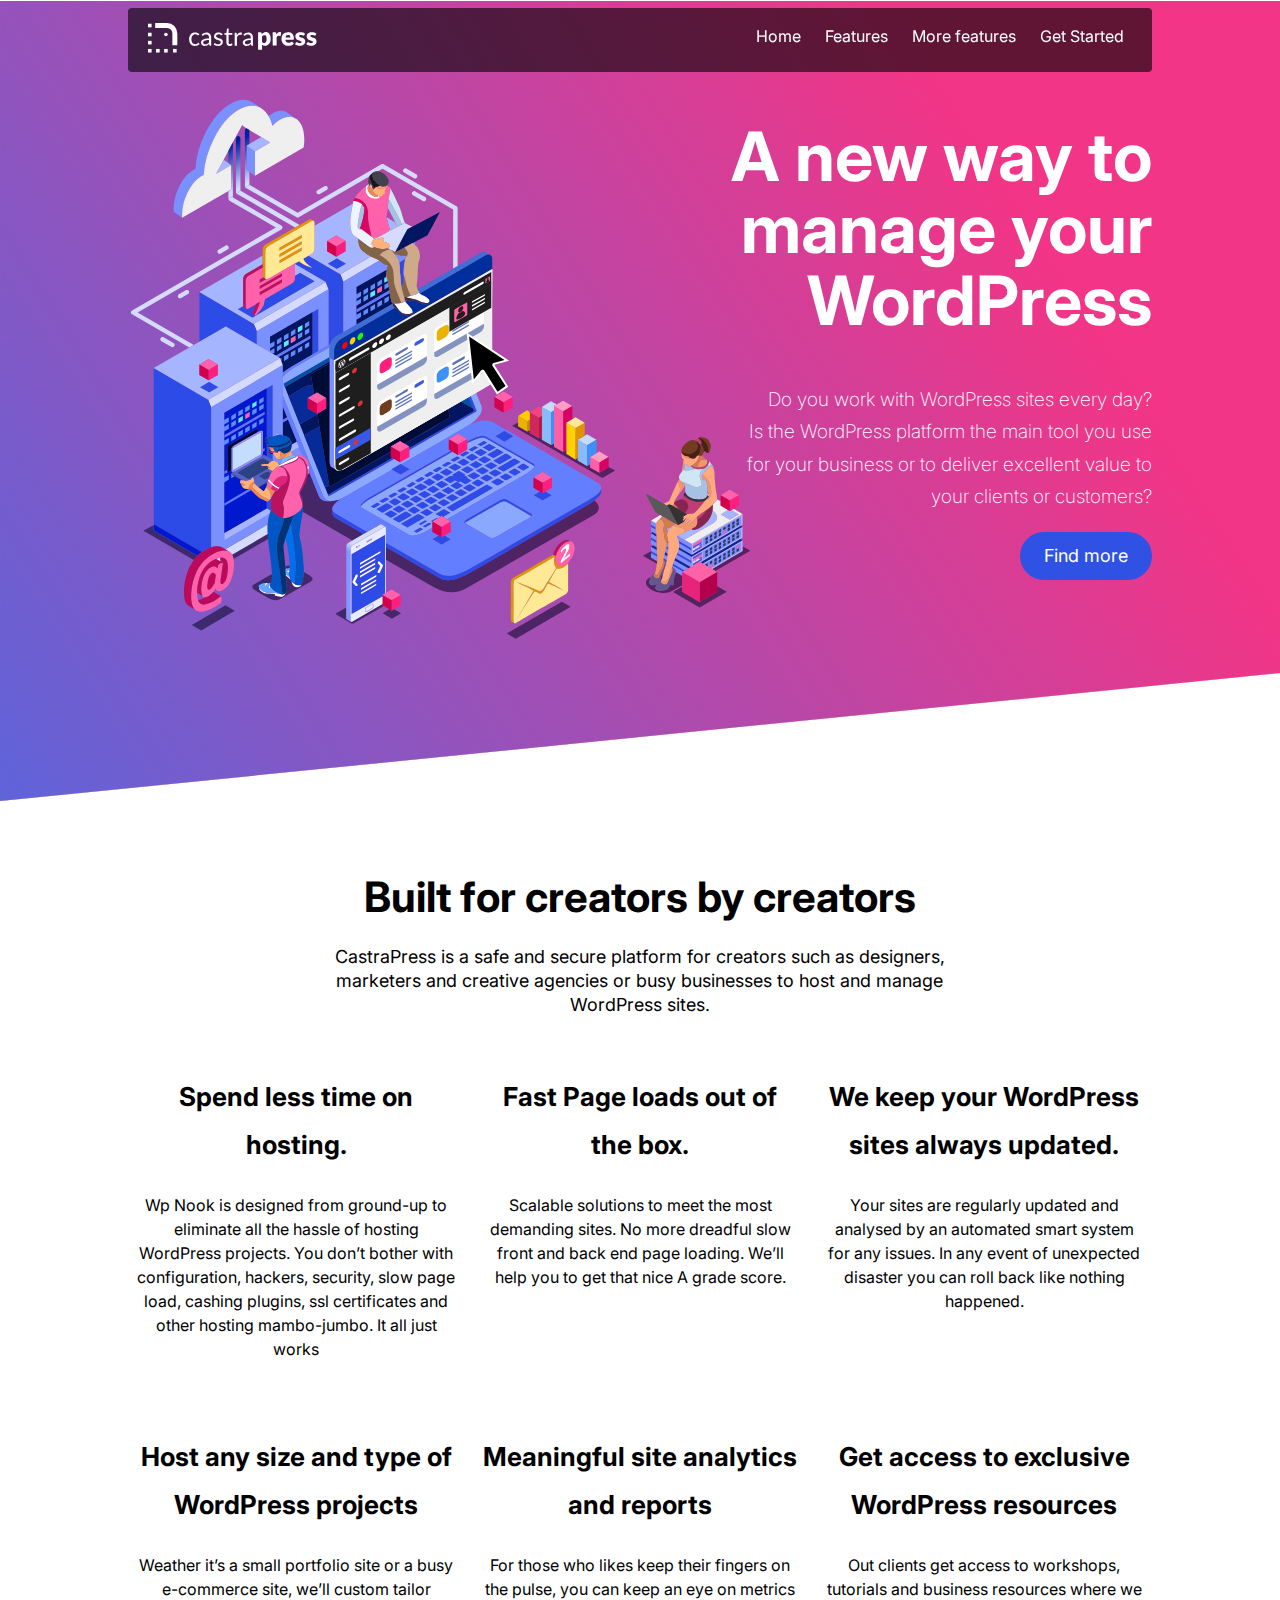
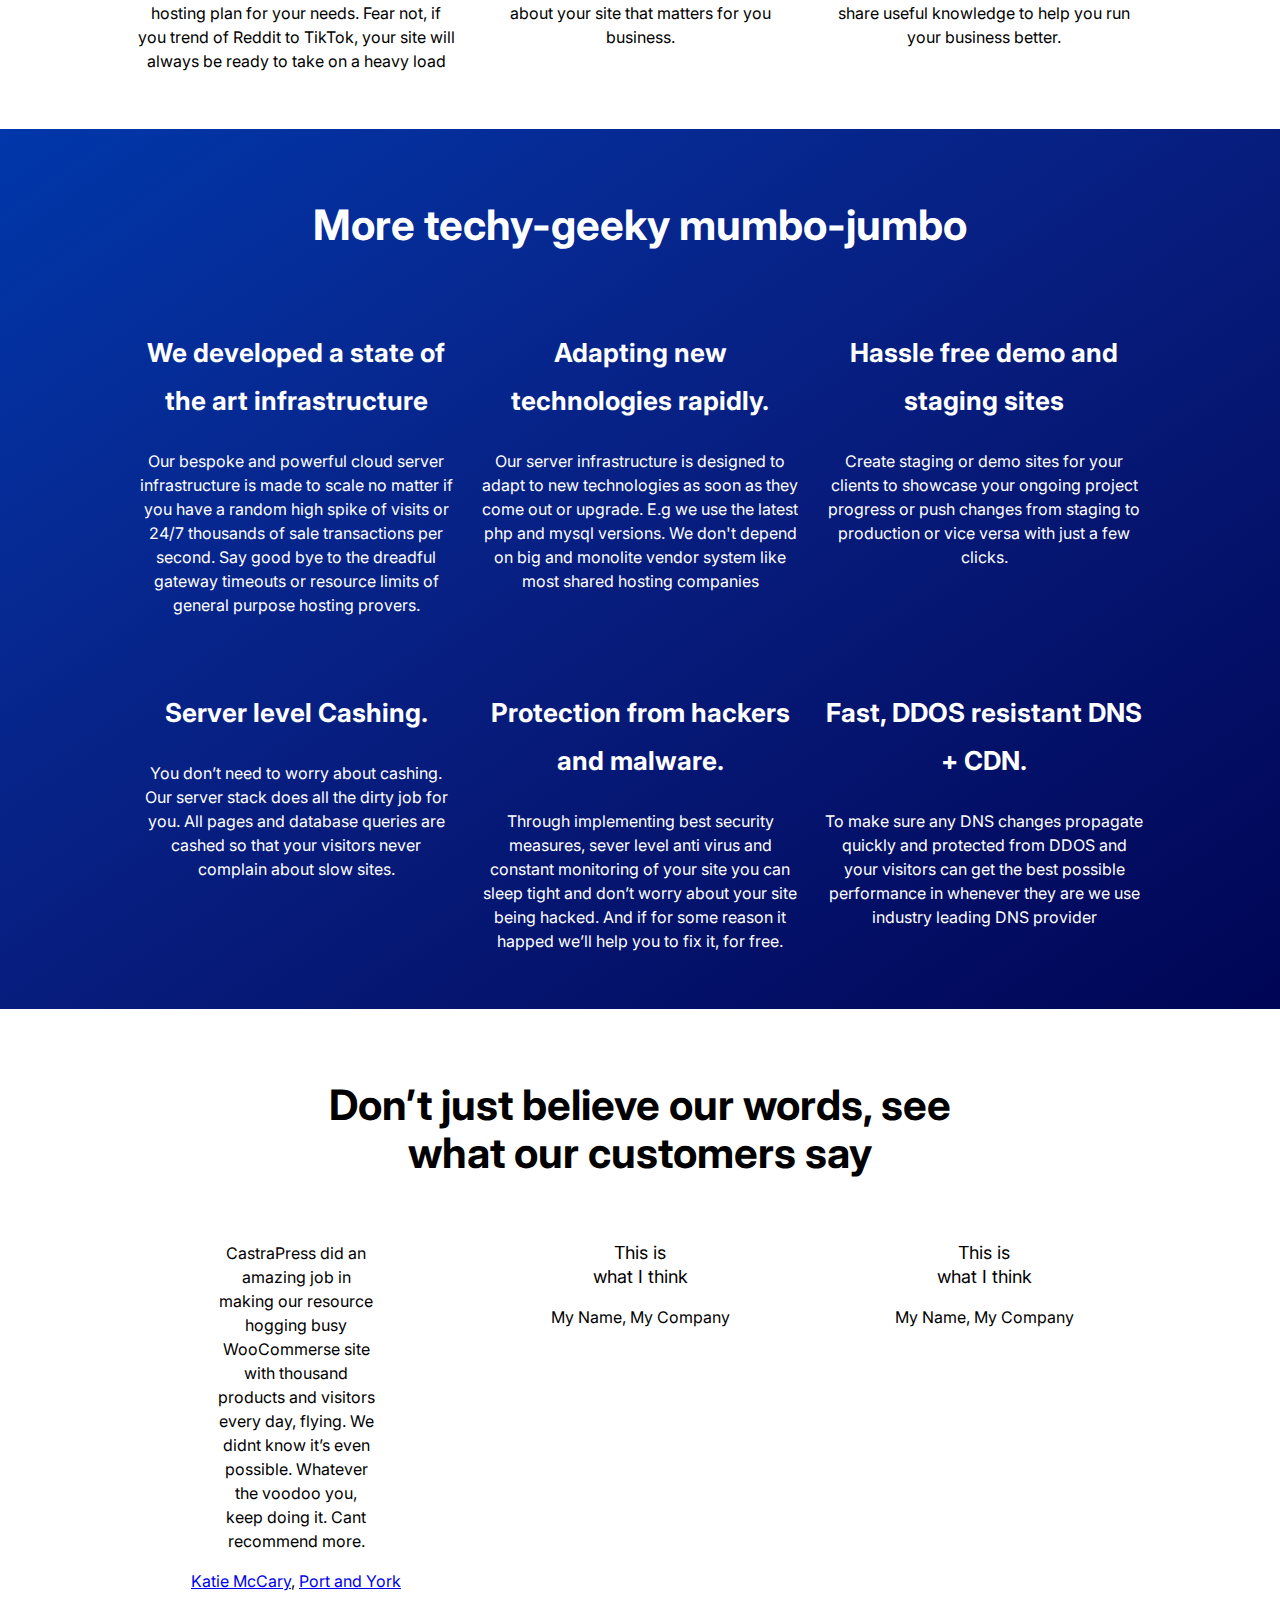
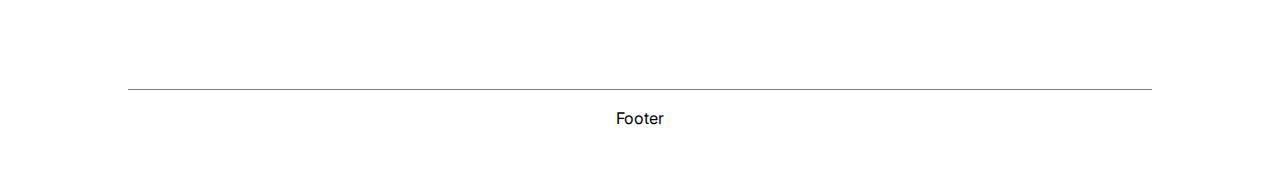
==== index.html @ 6b24e466 "added feature sections and a few minor tweaks" ====
<!doctype html>
<html class="no-js" lang="en-GB">

<head>
    <meta charset="utf-8">
    <meta name="viewport" content="width=device-width, initial-scale=1">
    <title>CastraPress | Specialised Wordpress Hosting for Creators</title>
    <link rel="stylesheet" href="css/style.css">
    <meta name="description"
        content="A safe and secure WordPress hosting solution for creators such as designers, marketers and creative agencies or busy businesses to host and manage WordPress sites.">

    <!-- Adding Open Graph meta tags, to allow social media platforms and apps pull nescessary data about the document and display it properly -->
    <meta property="og:title" content="CastraPress | Specialised Wordpress Hosting for Creators">
    <meta property="og:type" content="website">
    <meta property="og:url" content="">
    <!-- Add .thum.io thumbnail -->
    <meta property="og:image" content="">
    <meta property="og:image:alt" content="">

    <link rel="icon" href="/favicon.ico" sizes="any">
    <link rel="icon" href="/icon.svg" type="image/svg+xml">
    <link rel="apple-touch-icon" href="icon.png">

    <link rel="manifest" href="site.webmanifest">
    <meta name="theme-color" content="#fafafa">

    <!-- Adding Google fonts-->
    <link rel="preconnect" href="https://fonts.googleapis.com">
    <link rel="preconnect" href="https://fonts.gstatic.com" crossorigin>
    <link href="https://fonts.googleapis.com/css2?family=Inter:wght@100..900&display=swap" rel="stylesheet">
</head>

<body>

    <header>

        <nav>
            <a href="~/" title="CastraPress" class="logo">
                <img alt="CastraPress logo" src="images/branding/castrapress_logo.svg">
            </a>

            <!-- The hamburger menu for mobile navigation -->
            <label for="menu-toggle" tabindex="0">
                <div class="hamburger-line"></div>
                <div class="hamburger-line"></div>
                <div class="hamburger-line"></div>
            </label>
            <input id="menu-toggle" type="checkbox" />

            <!-- Main Navigation -->
            <ul>
                <li><a href="~/">Home</a></li>
                <li><a href="#features">Features</a></li>
                <li><a href="#more-features">More features</a></li>
                <li><a href="get-started.html">Get Started</a></li>
            </ul>
        </nav>

    </header>

    <section class="full-width " id="hero-banner">

        <div class="boxed-width hero-banner-content">

            <div class="hero-banner-usp-message">
                <h1 class="">A new way to manage your WordPress</h1>
                <p>
                    Do you work with WordPress sites every day?<br>
                    Is the WordPress platform the main tool you use for your business or to deliver excellent value to your clients or customers?
                </p>
                <!-- TODO: this button supposed to lead to a registration page. But I didn't have time to complete it, so instead it just leads visitor to the next section.  -->
                <a href="#features" class="button brand-blue">Find more</a>
            </div>

        </div>

    </section>

    <!-- Wrapped in main for semantic reasons and for feature layout expansions -->
    <main>

        <section id="features" class="boxed-width wrapper">
            <h2>Built for creators by creators</h2>
            <p>
                CastraPress is a safe and secure platform for creators such as designers, marketers and creative agencies or busy businesses to host and manage WordPress sites.
            </p>
            <div class="feature-list-container">
                <div>
                    <h3>Spend less time on hosting.</h3>
                    
                    Wp Nook is designed from ground-up to eliminate all the hassle of hosting WordPress projects. You don’t bother with configuration, hackers, security, slow page load, cashing plugins, ssl certificates and other hosting mambo-jumbo. It all just works
                </div>
                <div>
                    <h3>Fast Page loads out of the box.</h3>
                    Scalable solutions to meet the most demanding sites. No more dreadful slow front and back end page loading. We’ll help you to get that nice A grade score.
                </div>
                <div>
                    <h3>We keep your WordPress sites always updated.</h3>
                    Your sites are regularly updated and analysed by an automated smart system for any issues. In any event of unexpected disaster you can roll back like nothing happened.
                </div>
                <div>
                    <h3>Host any size and type of WordPress projects</h3>
                    Weather it’s a small portfolio site or a busy e-commerce site, we’ll custom tailor hosting plan for your needs. Fear not, if you trend of Reddit to TikTok, your site will always be ready to take on a heavy load 
                </div>
                <div>
                    <h3>Meaningful site analytics and reports</h3>
                    For those who likes keep their fingers on the pulse, you can keep an eye on metrics about your site that matters for you business.
                </div>
                <div>
                    <h3>Get access to exclusive WordPress resources</h3>
                    Out clients get access to workshops, tutorials and business resources where we share useful knowledge to help you run your business better.
                </div>
            </div>

        </section>


        <section id="more-features" class="full-width container-background">

            <h2>More techy-geeky mumbo-jumbo</h2>

            <div class="feature-list-container boxed-width">
                <div>
                    <h3>We developed a state of the art infrastructure</h3>
                    Our bespoke and powerful cloud server infrastructure is made to scale no matter if you have a random high spike of visits or 24/7 thousands of sale transactions per second. Say good bye to the dreadful gateway timeouts or resource limits of general purpose hosting provers.
                </div>
                <div>
                    <h3>Adapting new technologies rapidly.</h3>
                    Our server infrastructure is designed to adapt to new technologies as soon as they come out or upgrade. E.g we use the latest php and mysql versions. We don't depend on big and monolite vendor system like most shared hosting companies
                </div>
                <div>
                    <h3>Hassle free demo and staging sites</h3>
                    Create staging or demo sites for your clients to showcase your ongoing project progress or push changes from staging to production or vice versa with just a few clicks.
                </div>
                <div>
                    <h3>Server level Cashing.</h3>
                    You don’t need to worry about cashing. Our server stack does all the dirty job for you. All pages and database queries are cashed so that your visitors never complain about slow sites.

                </div>
                <div>
                    <h3>Protection from hackers and malware.</h3>
                    Through implementing best security measures, sever level anti virus and constant monitoring of your site you can sleep tight and don’t worry about your site being hacked. And if for some reason it happed we’ll help you to fix it, for free.
                </div>
                <div>
                    <h3>Fast, DDOS resistant DNS + CDN.</h3>
                    To make sure any DNS changes propagate quickly and protected from DDOS and your visitors can get the best possible performance in whenever they are we use industry leading DNS provider
                </div>
            </div>
        </section>

        <section id="testimonials" class="full-width">

            <h2>Don’t just believe our words, see what our customers say</h2>

            <div class="boxed-width">

                

                <figure>
                    <blockquote>
                            CastraPress did an amazing job in making our resource hogging busy WooCommerse site with thousand products and visitors every day, flying. We didnt know it’s even possible. Whatever the voodoo you, keep doing it. Cant recommend more.
                    </blockquote>
                    <figcaption><a href="https://www.linkedin.com/in/katie-mccary-20a21a38">Katie McCary</a>, <a href="https://porterandyork.com">Port and York</a></figcaption>
                </figure>

                <figure>
                    <blockquote>
                        <p>This is what I think</p>
                    </blockquote>
                    <figcaption>My Name, My Company</figcaption>
                </figure>

                <figure>
                    <blockquote>
                        <p>This is what I think</p>
                    </blockquote>
                    <figcaption>My Name, My Company</figcaption>
                </figure>

            </div>

        </section>

    </main>

    <footer>
        <p>Footer</p>
    </footer>

    <script src="js/script.js"></script>    
</body>

</html>
---- css/style.css ----
/*  1.0 Normolise default styling across all browsers. Only used nescessary styles. Taken and adopted from modern-normolised.css https://github.com/sindresorhus/modern-normalize/blob/main/modern-normalize.css and HTML 5 boilerplate https://github.com/h5bp/main.css/blob/main/src/_base.css */
*,
::before,
::after {
	box-sizing: border-box; /* Use a better box model (opinionated). */
}
html {
	-webkit-text-size-adjust: 100%; /* 2. Prevent adjustments of font size after orientation changes in iOS. */
}
body {
	margin: 0; /* Remove the margin in all browsers. */
}
b, strong {
	font-weight: bolder;
}
/* Add the correct font size in all browsers. */
small {
	font-size: 80%;
}
/*
1. Change the font styles in all browsers.
2. Remove the margin in Firefox and Safari. 
*/
button, input, optgroup, select, textarea {
	font-family: inherit; /* 1 */
	font-size: 100%; /* 1 */
	line-height: 1.15; /* 1 */
	margin: 0; /* 2 */
}
/* Remove the inheritance of text transform in Edge and Firefox. */
button, select {
	text-transform: none;
}
/* Correct the inability to style clickable types in iOS and Safari. */
button, [type='button'], [type='reset'], [type='submit'] {
	-webkit-appearance: button;
}
/* Remove default fieldset styles. */
fieldset {
 	border: 0;
	margin: 0;
	padding: 0;
}
/* Remove the inner border and padding in Firefox. */
::-moz-focus-inner {
	border-style: none;
	padding: 0;
}
/* Restore the focus styles unset by the previous rule. */
:-moz-focusring {
	outline: 1px dotted ButtonText;
}
/* Allow only vertical resizing of textareas. */
textarea {
	resize: vertical;
}
/* Remove the gap between audio, canvas, iframes, images, videos and the bottom of their containers: https://github.com/h5bp/html5-boilerplate/issues/440 */
 audio,canvas, iframe, img, svg, video {
    vertical-align: middle;
 }

 /* TYPOGRAPHY with 8px grid system*/

 /* Defining baseline values */
html {
    font-size: 16px;
    line-height: 24px;
 }

 body, p, h1, h2, h3, h4, h5 {
	font-family: "Inter", sans-serif;
	font-optical-sizing: auto;
	font-style: normal;
	font-variation-settings: "slnt" 0;
  }

  h1, .h1 {
	font-size: 4.25em; /* 68px */
	line-height: 1.05882353em; /* 72px */
	margin-top: 0.35294118em;
	margin-bottom: 0.70588236em;
  }
  h2, .h2 {
	font-size: 2.625em; /* 42px */
	line-height: 1.14285714em;  /* 48px */
	margin-top: 0.57142857em;
	margin-bottom: 0.57142857em;
  }
  h3, .h3 {
	font-size: 1.625em; /* 26px */
	line-height: 1.84615385em; /* 48px */
	margin-top: 0.92307692em;
	margin-bottom: 0em;
  }
  h4, .h4 {
	font-size: 1em; 
	line-height: 1.5em; 
	margin-top: 1.5em;
	margin-bottom: 0em;
  }
  h5 {
	font-size: 1em;
	line-height: 1.5em;
	margin-top: 1.5em;
	margin-bottom: 0em;
  }


/*

  GLOBALS

*/
/*
 * Hide visually and from screen readers
 */

 .hidden,[hidden] {
	display: none !important;
 }

.visually-hidden {
	position: absolute;
    left: -100vw;
}

.full-width {
	width:100%;
}
.boxed-width {
	max-width:1024px;
}
.full-width, .boxed-width {

	margin-right: auto;
	margin-left: auto;
}

/*   Colours   */
:root {
	--brand-transparent-black: rgba(0,0,0,0.6);
	--brand-transparent-less-black: rgba(0,0,0,0.8);
	--mobile-nav-deviders: rgba(255, 255, 255, 0.5);
	--brand-red: #be3144;
	--brand-blue: rgb(48, 82, 228);
	--brand-gray: #303841;

	& .brand-blue {
		background-color: var(--brand-blue);
	}
}


/* UI Elements */
button, .button {
	display: inline-block;
	padding: 12px 24px;
	text-decoration: none;
	color: white;
	font-size: 18px;
	border-radius: 24px;
	font-weight: 400;

}

button:hover, .button:hover {
	transform: translateY(-1px);
	box-shadow: 0 7px 14px rgba(50, 50, 93, 0.1), 0 3px 6px rgba(0, 0, 0, 0.08)
}


/*////

   LAYOUT 
   General layout sctructure

*/

/* Header and Navigation */

header { 
    height: 64px;
	max-width: 1024px;
	margin: 8px auto 24px;
	padding: 0 16px;
    background-color: var(--brand-transparent-black);
	border-radius: 4px;
	position: sticky;
	top:0;
	transition: top 900ms linear;
	z-index: 999;

    /* Top navigation*/
    & nav, ul {
        display: flex;
		justify-content: space-between;
		align-items: center;
    }

	/* header logo */
	& .logo {
		display: inline-block;
		width: 175px;
		align-self: left;
		text-decoration: none;
		color: white;
	
	}
	& .logo img {
		width: 100%;
	
	}

	/* Styling menu */
    & li {
        margin: 0 4px;
        list-style: none;
    }
	& li a {
        color: white;
		text-decoration: none;
		padding: 8px;

	}


}

/*  
	5.3 - MOBILE NAVIGATION

    Employing css magic for collapsable mobile menu 
*/

/* Hiding toggle chekbox */
nav input[type='checkbox'], nav label {
	display: none;
}

@media (max-width: 576px) {
	
	/* Stlying the menu icon, the checkbox stays hidden */
	nav label {
		text-align: right;
		display: block;
		padding: 0.5em;
		line-height: 1.6em;
		align-self: center;
		cursor: pointer;
	
	
		& span.hamburger-line {
			display: block;
		}
	}

	header {
		padding:0;
		margin:0;
		position: relative;
		background-color: var(--brand-transparent-less-black);
	}

	.logo {
		margin-left:16px;
	}
    nav {
        flex-direction: row;
        flex-wrap: wrap;
        margin-left: 0;
        margin-right: 0;
    }
    /* Because we are in mobile mode, we want to display it as a
       vertical list */
    nav ul {
        display: block;
        width: 100%;
        flex-basis: 100%;
		margin-block: 10px;
		padding-inline-start: 0;
		border-block-start: 1px solid var(--mobile-nav-deviders);
		background-color: var(--brand-transparent-less-black);;
		
		
		& li {
        	margin-bottom: 0;
        	width: 100%;
        	text-align: right;
        	padding: 0.5em;

			& a {
				padding: 16px;
				inline-size: 100%;
				display: inline-block;
				font-size: 1.1em;
			}
		}
		
		& > *:not(:last-child) {
			border-bottom:1px solid var(--mobile-nav-deviders);
		}
    }
	

	input[type='checkbox']:not(:checked)+ul {
		display: none;
	}


	/* Designing CSS-only hamburger icon */

.hamburger-line {
	width: 32px;
	height: 2px;
	background-color: white;
	margin: 8px 0;
	transition: 0.4s;
  }

  /* #toggle:checked label .hamburger-line:first-child, .hamburger-line:first-child:hover	 {
	transform: translate(0, 11px) rotate(-45deg);
	background-color: red;
  } */

}



#hero-banner {

	height: 800px;
	width: 100%;
	margin-top:-95px;
	padding-top: 95px;
	background: #f23586 url(../images/hero-banner-bg.svg) no-repeat center center / cover ;
	z-index: 1; /* to make sure it's behind of all page elements. */
	/* I'd have added svg bg to the body and pushed it top center,
	   however I needed to be able to create a slanted bottom of the hero-banner 
	   and you need a box for that */

	/* slanted bottom of hero banner */
	clip-path: polygon( 
		0 0,
		100% 0,
		100% calc(100% - 10vw),
		0 100%
		);

	& .hero-banner-content {
		background: url(../images/hero-banner-image.svg) no-repeat left top / 625px;

		overflow: hidden;
		height: 650px;


		& .hero-banner-usp-message {
			max-width: 500px;
			text-align: right;
			float: right;
			color: white;

			& h1 {

			}
			& p {
				font-size: 19px;
				font-weight: 200;
				line-height: 1.7em;
				padding-inline-start: 81px;

			}
		}
	} 
	
}

@media (max-width: 576px) { 

	.hero-banner-content {
		background-image: none !important;
		max-width: 100%;
		float: none;
		padding: 64px 24px 0;
	}

}

/*  CONTENT SECTIONS */

main section {
	text-align: center;
	padding-top: 48px;
	padding-bottom: 48px;
}
main section p {
	max-width: 60%;
	margin: 0 auto;
	font-size: 18px;
	line-height: 24px;
}

.feature-list-container, #testimonials div {
    display: grid;
	grid-template-columns: repeat(3, 1fr);
	gap: 24px;
	width: 100%;
	padding: 0.5rem;
	margin: 0 auto;
	text-align: center;;


    & div {
        height: auto;
		margin-top: 24px;;
    }

	& div h3 {
		margin-bottom: 24px;
    }
}

main .container-background {

	background-image: linear-gradient(to right bottom, #0037aa, #062a94, #071d7e, #041169, #000555);
	color: white;
}

@media (max-width: 576px) { 

.feature-list-container, #testimonials div {
    grid-template-columns: repeat(2, 1fr);
}

}

@media (max-width: 500px) { 

	.feature-list-container, #testimonials div {
		grid-template-columns: repeat(1, 1fr);
	}
	
}


/* TESTIMONIALS */

#testimonials {

	& h2 {
		display: inline-block;
		width:700px;
	}

	& figure {

	}
}

/* ALL THINGS FOOTER */
footer {

	border-top: 1px solid grey;
	height: 64px;
	width: 1024px;
	margin:24px auto;

    & p {
        text-align: center;
    }
}

/* * {
    outline: 1px solid red;
  } */
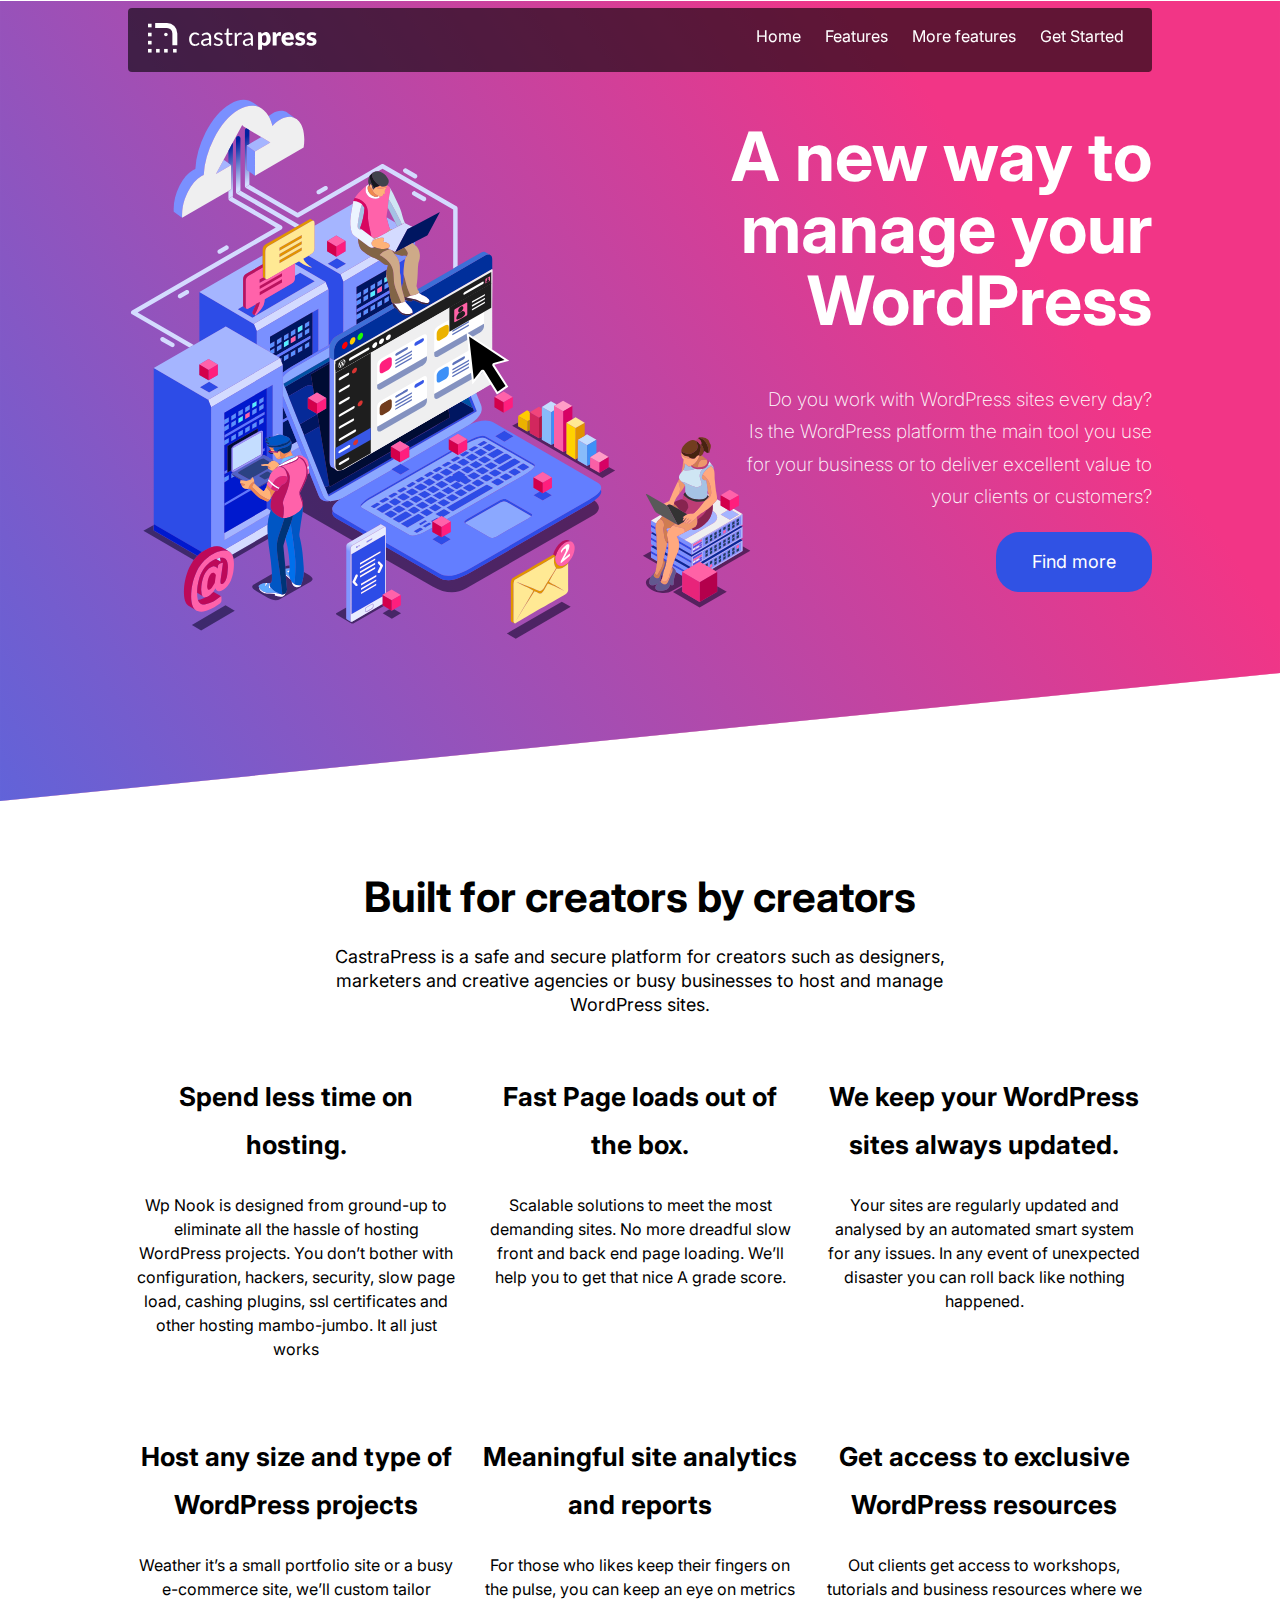
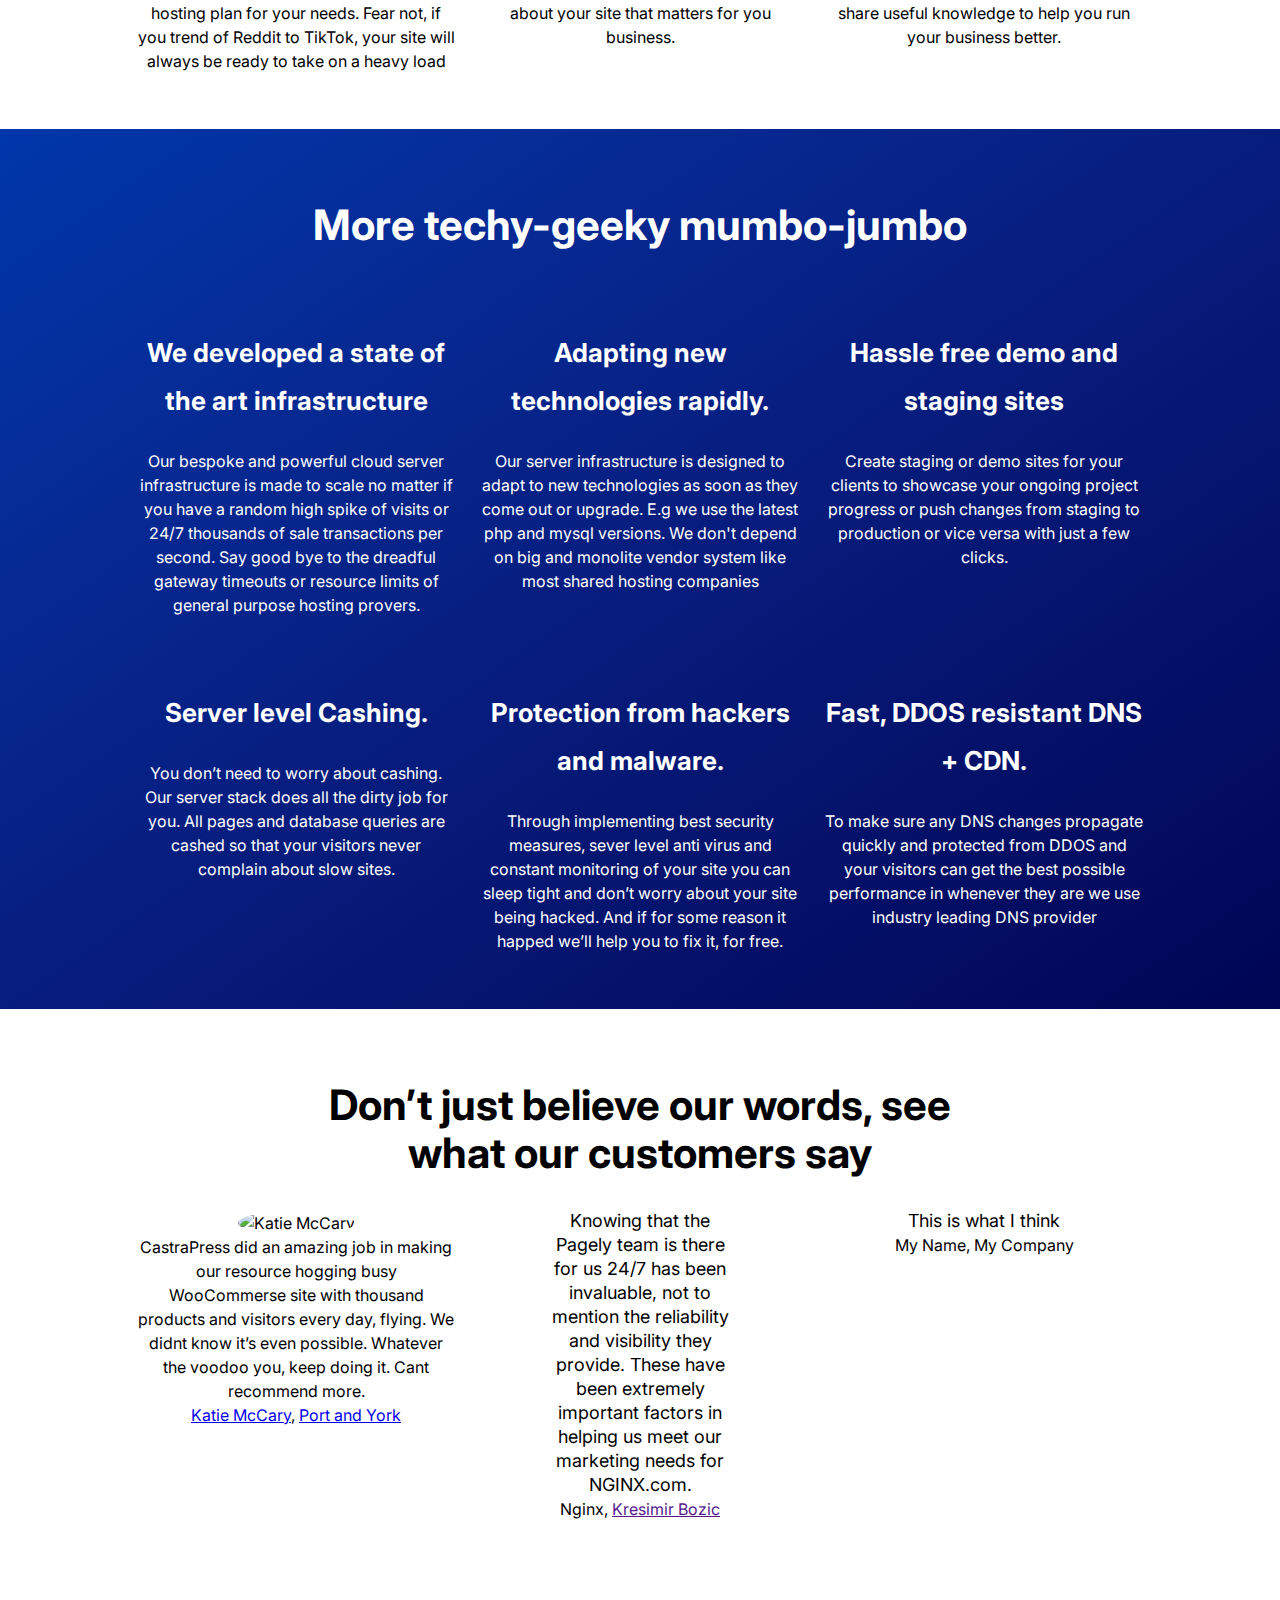
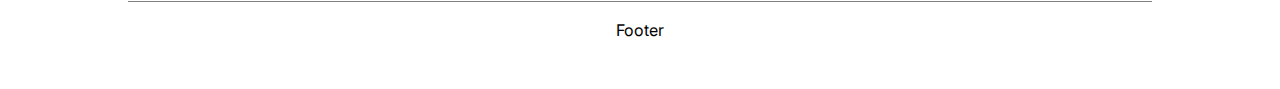
==== commit a569527a: "converted colours into more advanced oklch encoding" ====
--- a/index.html
+++ b/index.html
@@ -157,6 +157,7 @@
                 
 
                 <figure>
+                    <img src="https://media.licdn.com/dms/image/C5603AQE5qoepRdDJyQ/profile-displayphoto-shrink_800_800/0/1516784947382?e=1723680000&v=beta&t=AbXxtMHCRGmEkneWpFM2lkxFa3WV5eIN1hkxa0GvL_8" alt="Katie McCary">
                     <blockquote>
                             CastraPress did an amazing job in making our resource hogging busy WooCommerse site with thousand products and visitors every day, flying. We didnt know it’s even possible. Whatever the voodoo you, keep doing it. Cant recommend more.
                     </blockquote>
@@ -165,9 +166,9 @@
 
                 <figure>
                     <blockquote>
-                        <p>This is what I think</p>
+                        <p>Knowing that the Pagely team is there for us 24/7 has been invaluable, not to mention the reliability and visibility they provide. These have been extremely important factors in helping us meet our marketing needs for NGINX.com.</p>
                     </blockquote>
-                    <figcaption>My Name, My Company</figcaption>
+                    <figcaption>Nginx, <a href="">Kresimir Bozic</a></figcaption>
                 </figure>
 
                 <figure>
--- a/css/style.css
+++ b/css/style.css
@@ -36,8 +36,8 @@
 button, [type='button'], [type='reset'], [type='submit'] {
 	-webkit-appearance: button;
 }
-/* Remove default fieldset styles. */
-fieldset {
+/* Remove default fieldset, blockquote & figure styles. */
+fieldset, figure, blockquote {
  	border: 0;
 	margin: 0;
 	padding: 0;
@@ -139,12 +139,13 @@
 
 /*   Colours   */
 :root {
-	--brand-transparent-black: rgba(0,0,0,0.6);
-	--brand-transparent-less-black: rgba(0,0,0,0.8);
-	--mobile-nav-deviders: rgba(255, 255, 255, 0.5);
-	--brand-red: #be3144;
-	--brand-blue: rgb(48, 82, 228);
-	--brand-gray: #303841;
+	--brand-transparent-black: oklch(0% 0 0 / 60%);
+	--brand-transparent-less-black: oklch(0% 0 0 / 80%);
+	--mobile-nav-deviders: oklch(100% 0 0 / 50%);
+	--brand-red: oklch(53.58% 0.177 18.34);
+	--brand-blue: oklch(51.24% 0.223 267.27);
+	--brand-blueHSL: hsl(228.64 77% 54%);
+	--brand-gray: oklch(33.69% 0.019 251.46);
 
 	& .brand-blue {
 		background-color: var(--brand-blue);
@@ -155,7 +156,7 @@
 /* UI Elements */
 button, .button {
 	display: inline-block;
-	padding: 12px 24px;
+	padding: 1em 2em;
 	text-decoration: none;
 	color: white;
 	font-size: 18px;
@@ -165,10 +166,14 @@
 }
 
 button:hover, .button:hover {
-	transform: translateY(-1px);
-	box-shadow: 0 7px 14px rgba(50, 50, 93, 0.1), 0 3px 6px rgba(0, 0, 0, 0.08)
-}
-
+	box-shadow: 0 7px 14px rgba(50, 50, 93, 0.1), 0 3px 6px rgba(0, 0, 0, 0.08);
+	background: hsl( from var(--brand-blueHSL) h calc(s + 20%) l);
+
+}
+button:active, .button:active {
+	transform: translateY(1px);
+	box-shadow: none;
+}
 
 /*////
 
@@ -454,7 +459,15 @@
 
 	& figure {
 
-	}
+
+
+
+		& img {
+			border-radius: 50%;
+		}
+
+	}
+
 }
 
 /* ALL THINGS FOOTER */
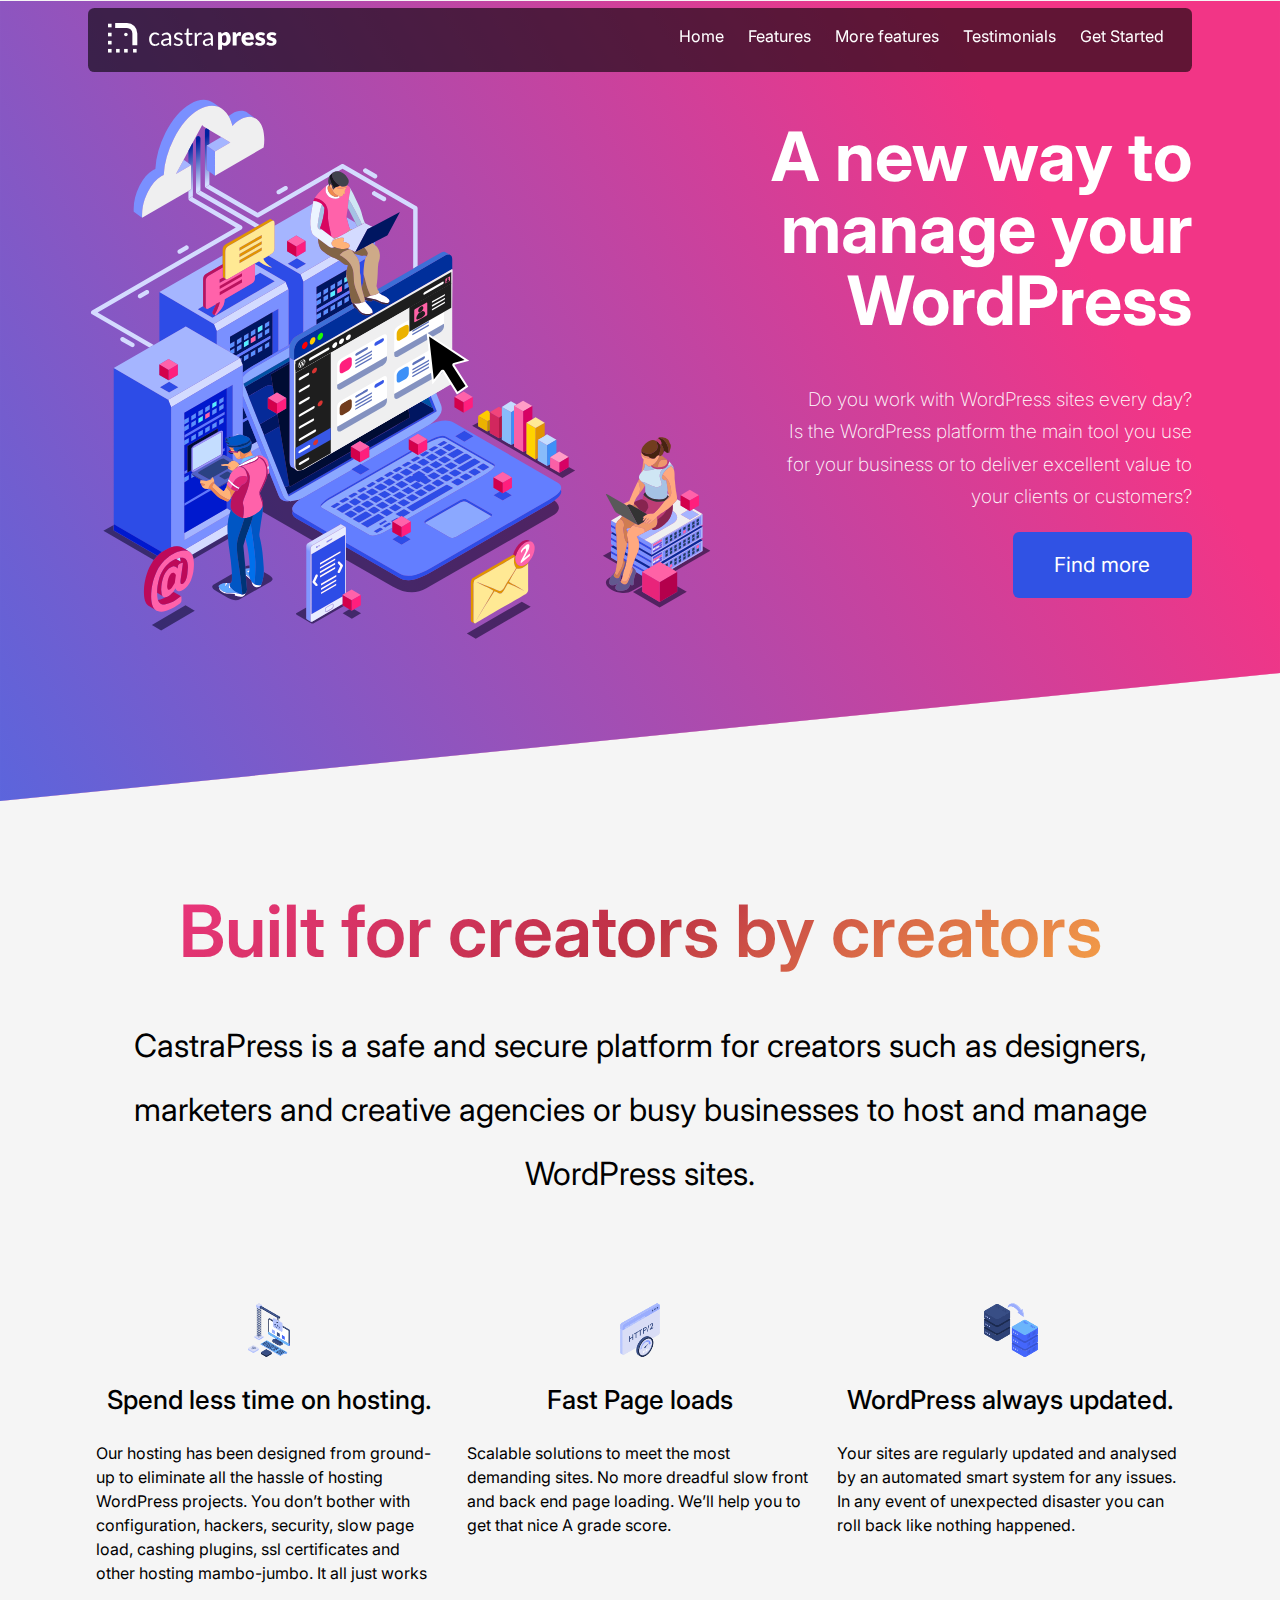
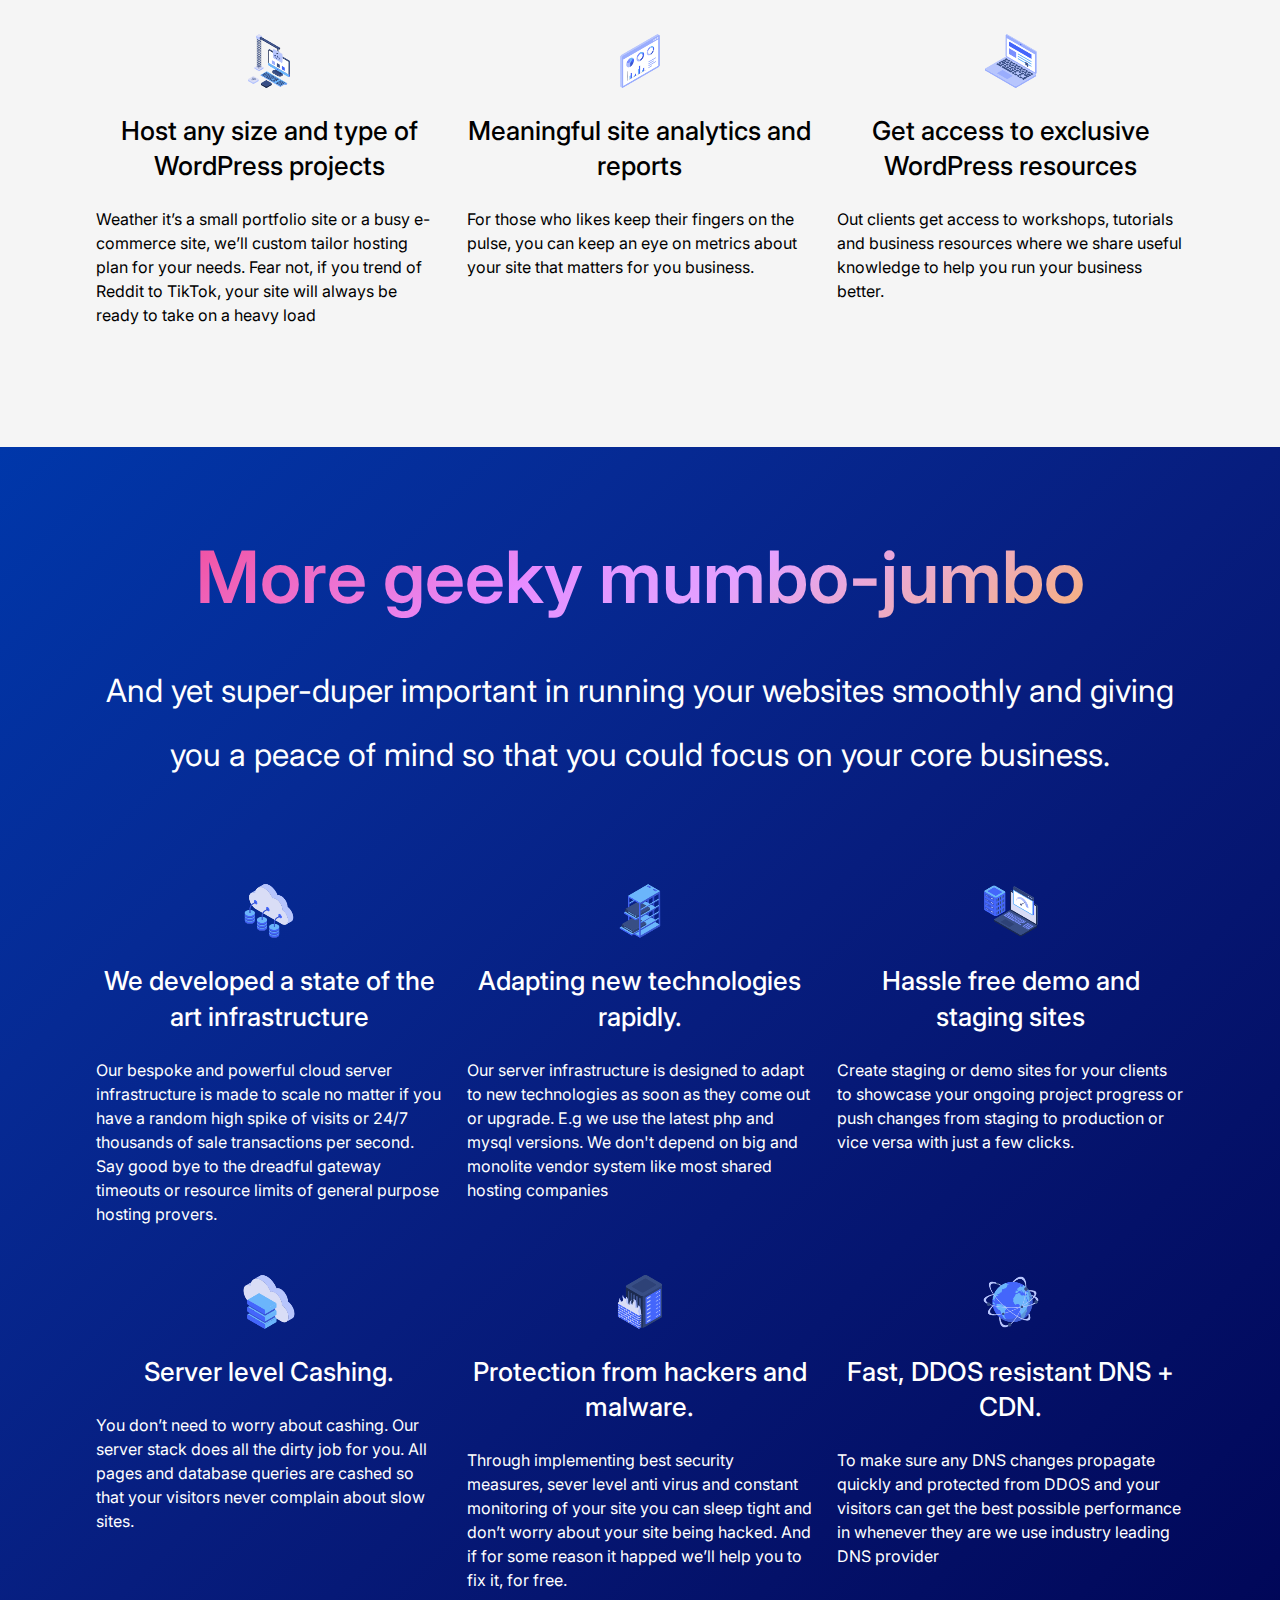
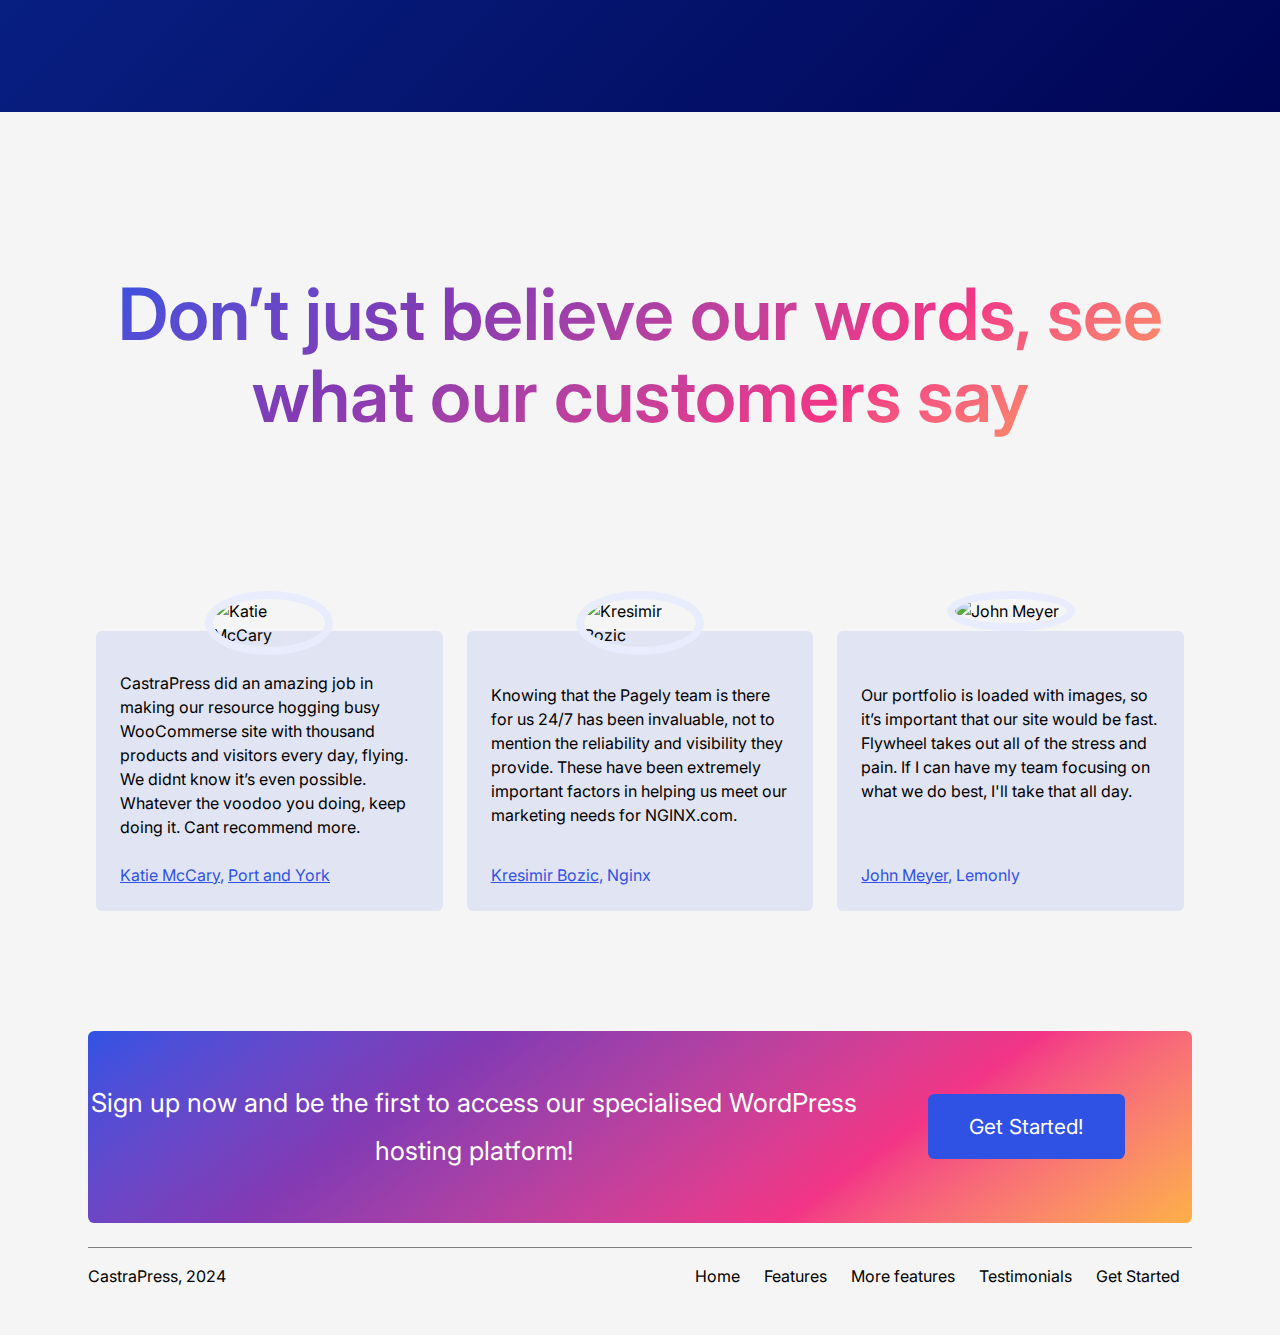
==== commit e2f2442c: "polishing mobile version" ====
--- a/index.html
+++ b/index.html
@@ -52,6 +52,7 @@
                 <li><a href="~/">Home</a></li>
                 <li><a href="#features">Features</a></li>
                 <li><a href="#more-features">More features</a></li>
+                <li><a href="#testimonials">Testimonials</a></li>
                 <li><a href="get-started.html">Get Started</a></li>
             </ul>
         </nav>
@@ -80,33 +81,48 @@
     <main>
 
         <section id="features" class="boxed-width wrapper">
-            <h2>Built for creators by creators</h2>
-            <p>
-                CastraPress is a safe and secure platform for creators such as designers, marketers and creative agencies or busy businesses to host and manage WordPress sites.
-            </p>
+
+            <div class="section-heading">
+                <h2>Built for creators by creators</h2>
+                <p>
+                    CastraPress is a safe and secure platform for creators such as designers, marketers and creative agencies or busy businesses to host and manage WordPress sites.
+                </p>
+            </div>
+
             <div class="feature-list-container">
                 <div>
+
+                    <i class="features-icon icon-designed-from-groundup"></i>
                     <h3>Spend less time on hosting.</h3>
-                    
-                    Wp Nook is designed from ground-up to eliminate all the hassle of hosting WordPress projects. You don’t bother with configuration, hackers, security, slow page load, cashing plugins, ssl certificates and other hosting mambo-jumbo. It all just works
-                </div>
-                <div>
-                    <h3>Fast Page loads out of the box.</h3>
+                    Our hosting has been designed from ground-up to eliminate all the hassle of hosting WordPress projects. You don’t bother with configuration, hackers, security, slow page load, cashing plugins, ssl certificates and other hosting mambo-jumbo. It all just works
+                </div>
+                <div>
+
+                    <i class="features-icon icon-page-load"></i>
+                    <h3>Fast Page loads</h3>
                     Scalable solutions to meet the most demanding sites. No more dreadful slow front and back end page loading. We’ll help you to get that nice A grade score.
                 </div>
                 <div>
-                    <h3>We keep your WordPress sites always updated.</h3>
+
+                    <i class="features-icon icon-always-updated"></i>
+                    <h3>WordPress always updated.</h3>
                     Your sites are regularly updated and analysed by an automated smart system for any issues. In any event of unexpected disaster you can roll back like nothing happened.
                 </div>
                 <div>
+
+                    <i class="features-icon icon-any-size-project"></i>
                     <h3>Host any size and type of WordPress projects</h3>
                     Weather it’s a small portfolio site or a busy e-commerce site, we’ll custom tailor hosting plan for your needs. Fear not, if you trend of Reddit to TikTok, your site will always be ready to take on a heavy load 
                 </div>
                 <div>
+
+                    <i class="features-icon icon-reports"></i>
                     <h3>Meaningful site analytics and reports</h3>
                     For those who likes keep their fingers on the pulse, you can keep an eye on metrics about your site that matters for you business.
                 </div>
                 <div>
+
+                    <i class="features-icon icon-resources"></i>
                     <h3>Get access to exclusive WordPress resources</h3>
                     Out clients get access to workshops, tutorials and business resources where we share useful knowledge to help you run your business better.
                 </div>
@@ -117,75 +133,122 @@
 
         <section id="more-features" class="full-width container-background">
 
-            <h2>More techy-geeky mumbo-jumbo</h2>
+            <div class="section-heading boxed-width">
+
+                <h2>More geeky mumbo-jumbo</h2>
+                <p>
+                    And yet super-duper important in running your websites smoothly and giving you a peace of mind so that you could focus on your core business.
+                </p>
+
+            </div>
 
             <div class="feature-list-container boxed-width">
                 <div>
+
+                    <i class="features-icon icon-cloud-infrastructure"></i>
                     <h3>We developed a state of the art infrastructure</h3>
                     Our bespoke and powerful cloud server infrastructure is made to scale no matter if you have a random high spike of visits or 24/7 thousands of sale transactions per second. Say good bye to the dreadful gateway timeouts or resource limits of general purpose hosting provers.
                 </div>
                 <div>
+
+                    <i class="features-icon icon-tech-stach-upgrade"></i>
                     <h3>Adapting new technologies rapidly.</h3>
                     Our server infrastructure is designed to adapt to new technologies as soon as they come out or upgrade. E.g we use the latest php and mysql versions. We don't depend on big and monolite vendor system like most shared hosting companies
                 </div>
                 <div>
+
+                    <i class="features-icon icon-demo-sites"></i>
                     <h3>Hassle free demo and staging sites</h3>
                     Create staging or demo sites for your clients to showcase your ongoing project progress or push changes from staging to production or vice versa with just a few clicks.
                 </div>
                 <div>
+
+                    <i class="features-icon icon-site-cashing"></i>
                     <h3>Server level Cashing.</h3>
                     You don’t need to worry about cashing. Our server stack does all the dirty job for you. All pages and database queries are cashed so that your visitors never complain about slow sites.
 
                 </div>
                 <div>
+
+                    <i class="features-icon icon-firewall"></i>
                     <h3>Protection from hackers and malware.</h3>
                     Through implementing best security measures, sever level anti virus and constant monitoring of your site you can sleep tight and don’t worry about your site being hacked. And if for some reason it happed we’ll help you to fix it, for free.
                 </div>
                 <div>
+
+                    <i class="features-icon icon-dns-cdn"></i>
                     <h3>Fast, DDOS resistant DNS + CDN.</h3>
                     To make sure any DNS changes propagate quickly and protected from DDOS and your visitors can get the best possible performance in whenever they are we use industry leading DNS provider
                 </div>
             </div>
         </section>
 
-        <section id="testimonials" class="full-width">
-
-            <h2>Don’t just believe our words, see what our customers say</h2>
+        <section id="testimonials" class="boxed-width">
+
+            <div class="section-heading">
+
+                <h2>Don’t just believe our words, see what our customers say</h2>
+
+            </div>
 
             <div class="boxed-width">
-
-                
 
                 <figure>
                     <img src="https://media.licdn.com/dms/image/C5603AQE5qoepRdDJyQ/profile-displayphoto-shrink_800_800/0/1516784947382?e=1723680000&v=beta&t=AbXxtMHCRGmEkneWpFM2lkxFa3WV5eIN1hkxa0GvL_8" alt="Katie McCary">
                     <blockquote>
-                            CastraPress did an amazing job in making our resource hogging busy WooCommerse site with thousand products and visitors every day, flying. We didnt know it’s even possible. Whatever the voodoo you, keep doing it. Cant recommend more.
+                            CastraPress did an amazing job in making our resource hogging busy WooCommerse site with thousand products and visitors every day, flying. We didnt know it’s even possible. Whatever the voodoo you doing, keep doing it. Cant recommend more.
                     </blockquote>
                     <figcaption><a href="https://www.linkedin.com/in/katie-mccary-20a21a38">Katie McCary</a>, <a href="https://porterandyork.com">Port and York</a></figcaption>
                 </figure>
 
                 <figure>
+                    <img src="https://media.licdn.com/dms/image/C4E03AQG4Ur-K0DOolg/profile-displayphoto-shrink_800_800/0/1582125414741?e=1723680000&v=beta&t=diRJsOVMMfdZsdaP4oDUQYxNkR3sNfS95L00LQkMwAs" alt="Kresimir Bozic">
                     <blockquote>
-                        <p>Knowing that the Pagely team is there for us 24/7 has been invaluable, not to mention the reliability and visibility they provide. These have been extremely important factors in helping us meet our marketing needs for NGINX.com.</p>
+                        Knowing that the Pagely team is there for us 24/7 has been invaluable, not to mention the reliability and visibility they provide. These have been extremely important factors in helping us meet our marketing needs for NGINX.com.
                     </blockquote>
-                    <figcaption>Nginx, <a href="">Kresimir Bozic</a></figcaption>
+                    <figcaption><a href="https://www.linkedin.com/in/kresimir-bozic-32a930/">Kresimir Bozic</a>, Nginx</figcaption>
                 </figure>
 
                 <figure>
+                    <img src="https://media.licdn.com/dms/image/C5603AQE2A0QwaS621Q/profile-displayphoto-shrink_800_800/0/1645544681720?e=1723680000&v=beta&t=gsB4pgk8ZFWQY3rLt7_vVE-FoormHx5YuiGy7wilT9g" alt="John Meyer">
                     <blockquote>
-                        <p>This is what I think</p>
+                        Our portfolio is loaded with images, so it’s important that our site would be fast. Flywheel takes out all of the stress and pain. If I can have my team focusing on what we do best, I'll take that all day.
                     </blockquote>
-                    <figcaption>My Name, My Company</figcaption>
+                    <figcaption><a href="https://www.linkedin.com/in/kresimir-bozic-32a930/">John Meyer</a>, Lemonly</figcaption>
                 </figure>
 
             </div>
 
         </section>
 
+        <section class="cta-inline-block boxed-width">
+            <div class="cta-text h3">Sign up now and be the first to access our specialised WordPress hosting platform!</div>
+            <div class="cta-button">
+                <a href="get-started.html" class="button brand-blue">Get Started!</a>
+            </div>
+        </section>
+
     </main>
 
-    <footer>
-        <p>Footer</p>
+    <footer class="boxed-width">
+
+        <nav>
+
+            <div class="copyright">
+                <p>CastraPress, 2024</p>
+            </div>
+
+            <div class="footer-nav">
+                <ul>
+                    <li><a href="~/">Home</a></li>
+                    <li><a href="#features">Features</a></li>
+                    <li><a href="#more-features">More features</a></li>
+                    <li><a href="#testimonials">Testimonials</a></li>
+                    <li><a href="get-started.html">Get Started</a></li>
+                </ul>
+            </div>
+        </nav>
+
     </footer>
 
     <script src="js/script.js"></script>    
--- a/css/style.css
+++ b/css/style.css
@@ -116,7 +116,7 @@
  * Hide visually and from screen readers
  */
 
- .hidden,[hidden] {
+.hidden,[hidden] {
 	display: none !important;
  }
 
@@ -129,7 +129,7 @@
 	width:100%;
 }
 .boxed-width {
-	max-width:1024px;
+	max-width:1104px;
 }
 .full-width, .boxed-width {
 
@@ -137,19 +137,58 @@
 	margin-left: auto;
 }
 
-/*   Colours   */
+@media (max-width: 576px) {
+
+	.boxed-width {
+
+		padding: 0 24px;
+		width: 100%;
+	}
+
+	.boxed-width:not(#more-features.full-width) {
+
+		/* margin-inline-start: 16px;
+		margin-inline-end: 16px; */
+	}
+
+}
+
+
+
+/* GLOBAL VARIABLES */
+
 :root {
+	
+	/*   COLOUR Variables 
+	 *   In LCH encoding to have access to the LAB colour spectrum and be able to manipulate colour variations better 
+	 */
 	--brand-transparent-black: oklch(0% 0 0 / 60%);
 	--brand-transparent-less-black: oklch(0% 0 0 / 80%);
 	--mobile-nav-deviders: oklch(100% 0 0 / 50%);
 	--brand-red: oklch(53.58% 0.177 18.34);
+	--brand-pink: oklch(64.4% 0.229 0.64);
 	--brand-blue: oklch(51.24% 0.223 267.27);
+	--brand-blueLight: oklch(92.35% 0.031 275.31);
+	--brand-transaparent-blue: ;
 	--brand-blueHSL: hsl(228.64 77% 54%);
 	--brand-gray: oklch(33.69% 0.019 251.46);
 
+	/* Gradients */
+	--brand-cta-gradient: linear-gradient(144deg, var(--brand-blue) 0%, oklch(50.42% 0.188 308.56) 30%, var(--brand-pink) 70%, oklch(81.19% 0.148 71.76) 100%);
+	--brand-heading-gradient: linear-gradient(144deg, var(--brand-pink) 0%, var(--brand-red) 50%, oklch(81.19% 0.148 71.76) 100%);
+	--brand-heading-gradient-2: linear-gradient(144deg, var(--brand-pink) 0%, oklch(80.42% 0.188 308.56) 50%, oklch(81.19% 0.148 71.76) 100%);
+
+
+
+	/* Box dimensions */	
+	--brand-border-radius: .4rem; /* in rems to make sure they scale nicely with font size increse */
+
+
 	& .brand-blue {
 		background-color: var(--brand-blue);
 	}
+
+
 }
 
 
@@ -159,14 +198,14 @@
 	padding: 1em 2em;
 	text-decoration: none;
 	color: white;
-	font-size: 18px;
-	border-radius: 24px;
+	font-size: 1.3em;
+	border-radius: var(--brand-border-radius);
 	font-weight: 400;
 
 }
 
 button:hover, .button:hover {
-	box-shadow: 0 7px 14px rgba(50, 50, 93, 0.1), 0 3px 6px rgba(0, 0, 0, 0.08);
+	box-shadow: 0 7px 14px oklch(33.96% 0.074 281.7 / 10%), 0 3px 6px oklch(0% 0 0 / 8%);
 	background: hsl( from var(--brand-blueHSL) h calc(s + 20%) l);
 
 }
@@ -182,15 +221,23 @@
 
 */
 
+html { /* to make scrolling smoother */
+	scroll-behavior: smooth !important; 
+ }
+
+body {
+	background-color: oklch(97% 0 0);
+}
+
 /* Header and Navigation */
 
 header { 
     height: 64px;
-	max-width: 1024px;
+	max-width: 1104px;
 	margin: 8px auto 24px;
 	padding: 0 16px;
     background-color: var(--brand-transparent-black);
-	border-radius: 4px;
+	border-radius: var(--brand-border-radius);
 	position: sticky;
 	top:0;
 	transition: top 900ms linear;
@@ -242,6 +289,7 @@
 nav input[type='checkbox'], nav label {
 	display: none;
 }
+
 
 @media (max-width: 576px) {
 	
@@ -263,8 +311,9 @@
 	header {
 		padding:0;
 		margin:0;
-		position: relative;
+		position: sticky;
 		background-color: var(--brand-transparent-less-black);
+		border-radius: 0;
 	}
 
 	.logo {
@@ -338,7 +387,7 @@
 	width: 100%;
 	margin-top:-95px;
 	padding-top: 95px;
-	background: #f23586 url(../images/hero-banner-bg.svg) no-repeat center center / cover ;
+	background: var(--brand-pink) url(../images/hero-banner-bg.svg) no-repeat center center / cover ;
 	z-index: 1; /* to make sure it's behind of all page elements. */
 	/* I'd have added svg bg to the body and pushed it top center,
 	   however I needed to be able to create a slanted bottom of the hero-banner 
@@ -365,9 +414,6 @@
 			float: right;
 			color: white;
 
-			& h1 {
-
-			}
 			& p {
 				font-size: 19px;
 				font-weight: 200;
@@ -387,6 +433,35 @@
 		max-width: 100%;
 		float: none;
 		padding: 64px 24px 0;
+
+		& .hero-banner-usp-message {
+
+			max-width: 100%;
+
+
+			& h1 {
+				font-size: 3.25em;
+			}
+
+			& p {
+				padding-inline-start: 0 !important;
+			}
+		}
+	}
+
+}
+
+#header-container {
+
+	background-color: var(--brand-blue);
+	margin-top:-95px;
+	padding-top: 95px;
+
+	& #header-title {
+		text-align: center;
+		padding: 64px 64px 72px;
+		color: white;
+
 	}
 
 }
@@ -398,12 +473,41 @@
 	padding-top: 48px;
 	padding-bottom: 48px;
 }
+
 main section p {
-	max-width: 60%;
 	margin: 0 auto;
-	font-size: 18px;
-	line-height: 24px;
-}
+	font-size: 2em;
+	line-height: 2em;
+}
+
+@media (max-width: 576px) { 
+
+	
+	main section p {
+		line-height: 1.6em;
+	}
+}
+
+.section-heading {
+
+	& h2 {
+		font-size: 4.5em;
+		font-weight: 600;
+		text-align: center;
+
+		
+		background-image: var(--brand-heading-gradient);
+   		color: transparent;
+   		background-clip: text;
+   		-webkit-background-clip: text;
+		
+		
+	}
+}
+#more-features .section-heading h2 {
+	background-image: var(--brand-heading-gradient-2);
+}
+
 
 .feature-list-container, #testimonials div {
     display: grid;
@@ -411,8 +515,8 @@
 	gap: 24px;
 	width: 100%;
 	padding: 0.5rem;
-	margin: 0 auto;
-	text-align: center;;
+	margin: 64px auto;
+	text-align: initial;
 
 
     & div {
@@ -420,10 +524,80 @@
 		margin-top: 24px;;
     }
 
+	& div i.features-icon {
+		width: 56px;
+		height: 56px;
+		display: block;
+		margin: 0 auto;
+	}
+
 	& div h3 {
+		font-weight: 500;
 		margin-bottom: 24px;
-    }
-}
+		text-align: center;
+		line-height: 1.35em;
+    }
+}
+
+@media (max-width: 576px) { 
+	.feature-list-container, #testimonials div {
+		grid-template-columns: repeat(1, 1fr);
+		padding-left:0;
+		padding-right: 0;
+	}
+
+}
+
+/* Styling feature icons with sprite */
+.features-icon {
+	background: url(/images/icons/feature-icons-sprite.png) no-repeat top left;
+}
+
+.icon-designed-from-groundup {
+    background-position: 0 0;
+}
+.icon-page-load {
+    background-position: -56px 0;
+}
+.icon-always-updated {
+    background-position: -112px 0;
+}
+.icon-any-size {
+    background-position: -168px 0;
+}
+.icon-reports {
+    background-position: -224px 0;
+}
+.icon-resources {
+    background-position: -280px 0;
+}
+.icon-cloud-infrastructure {
+    background-position: -336px 0;
+}
+.icon-tech-stach-upgrade {
+    background-position: -392px 0;
+}
+.icon-demo-sites {
+    background-position: -448px 0;
+}
+.icon-site-cashing {
+    background-position: -504px 0;
+}
+.icon-firewall {
+    background-position: -560px 0;
+}
+.icon-dns-cdn {
+    background-position: -616px 0;
+}
+    
+/* @media (-webkit-min-device-pixel-ratio: 2), (min-resolution: 192dpi) {
+    .features-icon {
+        background: url('icons-retina.png') no-repeat top left;
+        background-size: 672px 56px;
+    }
+} */
+
+
 
 main .container-background {
 
@@ -452,22 +626,112 @@
 
 #testimonials {
 
+	& .section-heading {
+		display: block;
+	}
+
 	& h2 {
-		display: inline-block;
-		width:700px;
-	}
-
-	& figure {
-
-
+		background-image: var(--brand-cta-gradient);
+	}
+
+	& figure {	
+		display: flex;
+		flex-direction: column;
+		align-items: center;
+		justify-content: space-between;
+
+		background: oklch( from var(--brand-blue) l c h  / 0.1);
+		padding: 24px;
+		margin-top:72px;
+		border-radius: var(--brand-border-radius);
 
 
 		& img {
 			border-radius: 50%;
-		}
-
-	}
-
+			outline: 8px solid hsl( from var(--brand-blueHSL) h s 95%);
+			width: 112px;
+			margin-top: -56px;
+		}
+
+		& blockquote {
+			margin: 24px 0;
+		}
+
+		& figcaption, figcaption a  {
+			color:var(--brand-blue);
+			align-self: flex-start;
+		}
+
+	}
+
+}
+
+/* Call To Action */
+
+.cta-inline-block {
+
+	display: table;
+	border-radius: var(--brand-border-radius);
+	background: rgb(131,58,180);
+	background: var(--brand-cta-gradient);
+
+
+	& div {
+		display: table-cell;
+		vertical-align: middle;
+	}
+
+	.cta-text {
+		width: 70%;
+		color: white;
+	}
+	.cta-button {
+		width: 30%;
+	}
+
+}
+@media (max-width: 576px) { 
+	.cta-inline-block {
+
+		border-radius:0;
+
+		& div {
+			display: block;
+			padding: 16px;
+		}
+
+		.cta-text.h3{
+			font-size: 1.7em;
+			margin-bottom: 24px;
+			width: 100%;
+		}
+		.cta-button {
+			width: 100%;
+		}
+	}
+	.cta-inline-block.boxed-width {
+		margin-inline-start: 0 !important;
+		margin-inline-end: 0 !important;
+	}
+}
+
+
+
+/* CONTACT FORM */
+
+#contact-form {
+
+	& .card-container {
+
+		width: 50%;
+		margin: 0 auto;
+		padding: 24px;
+
+		background-color: red;
+
+		border-radius: var(--brand-border-radius);
+		box-shadow: 0 0 6px -3px #e7e7e7;
+	}
 }
 
 /* ALL THINGS FOOTER */
@@ -475,14 +739,42 @@
 
 	border-top: 1px solid grey;
 	height: 64px;
-	width: 1024px;
 	margin:24px auto;
 
     & p {
         text-align: center;
     }
-}
-
-/* * {
-    outline: 1px solid red;
-  } */+	& nav, ul {
+        display: flex;
+		justify-content: space-between;
+		align-items: center;
+
+		& li {
+			margin: 0 4px;
+			list-style: none;
+		}
+		& li a {
+			color: inherit;
+			text-decoration: none;
+			padding: 8px;
+	
+		}
+    }
+}
+@media (max-width: 576px) {
+	footer {
+
+		nav {
+			display: block;
+
+			& .copyright p {
+				text-align: center;
+			}
+
+			& .footer-nav {
+				display: none;
+			}
+		}
+	}
+}
+
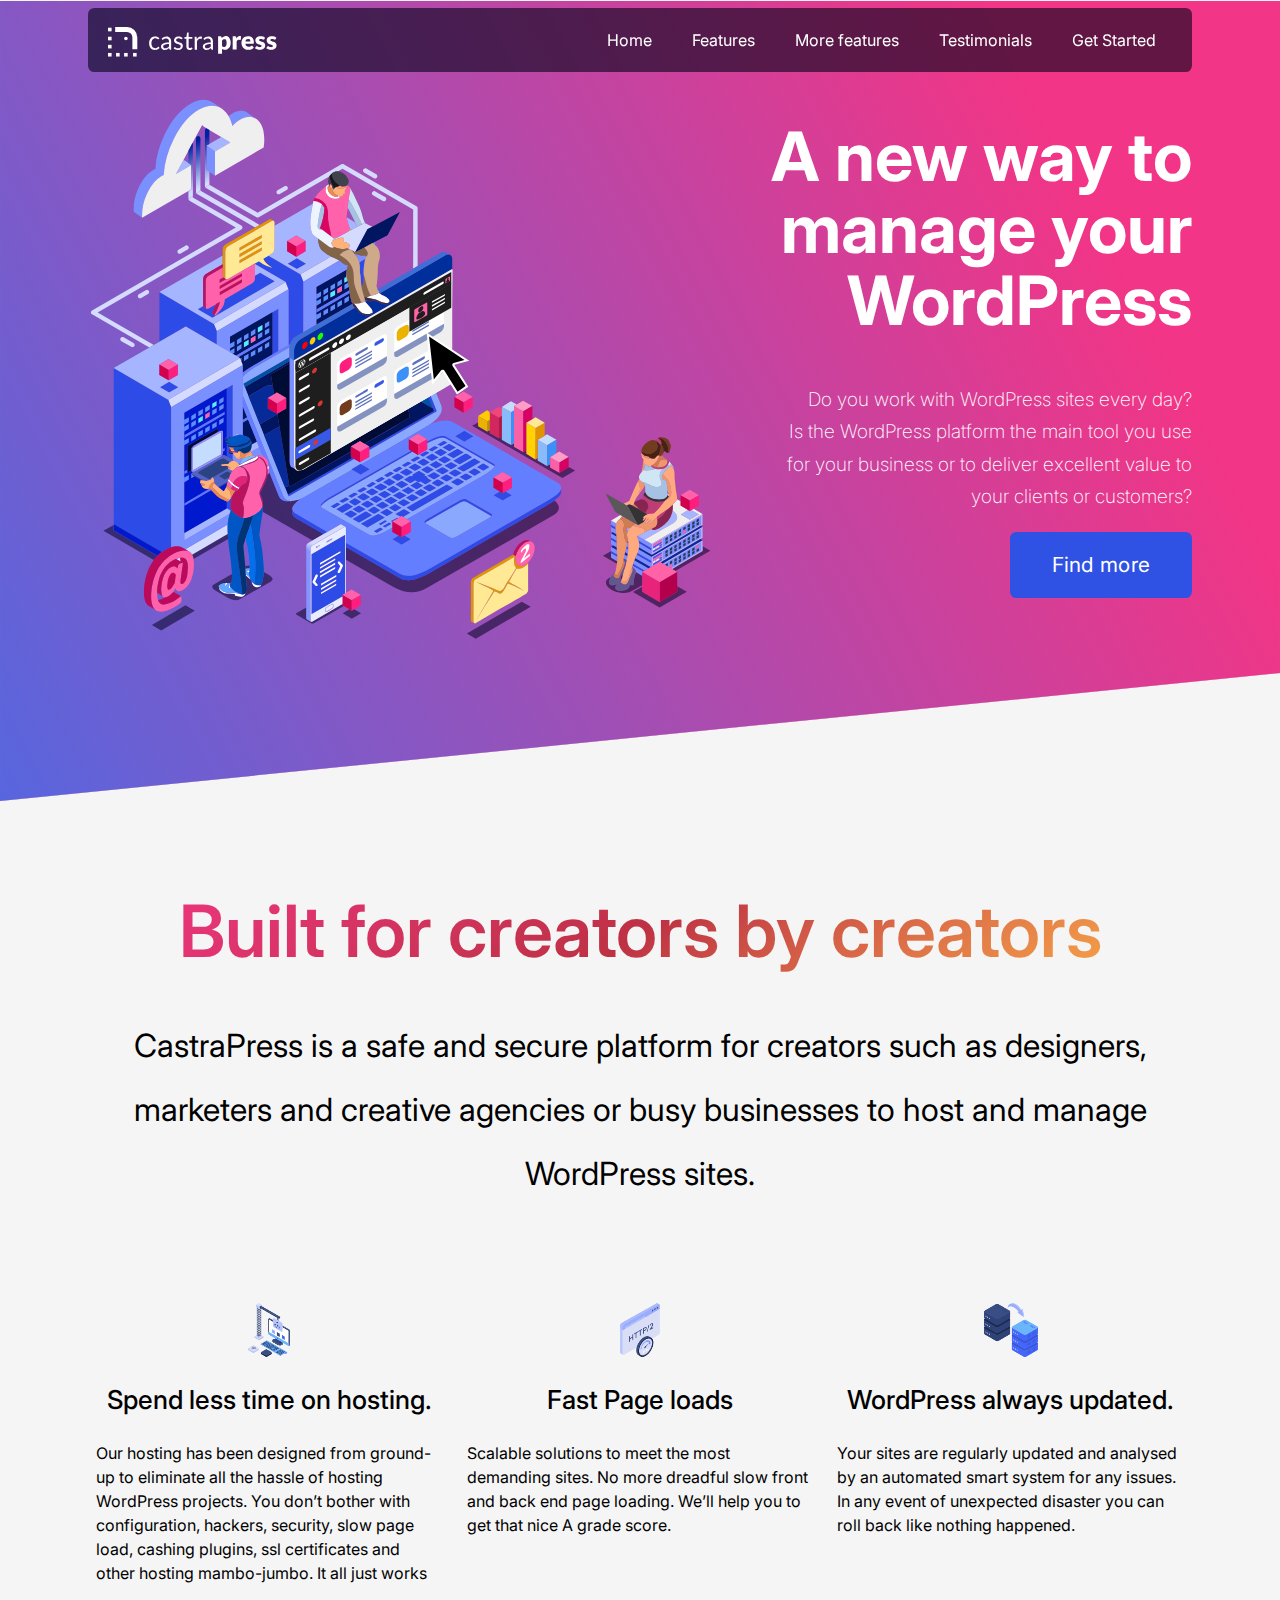
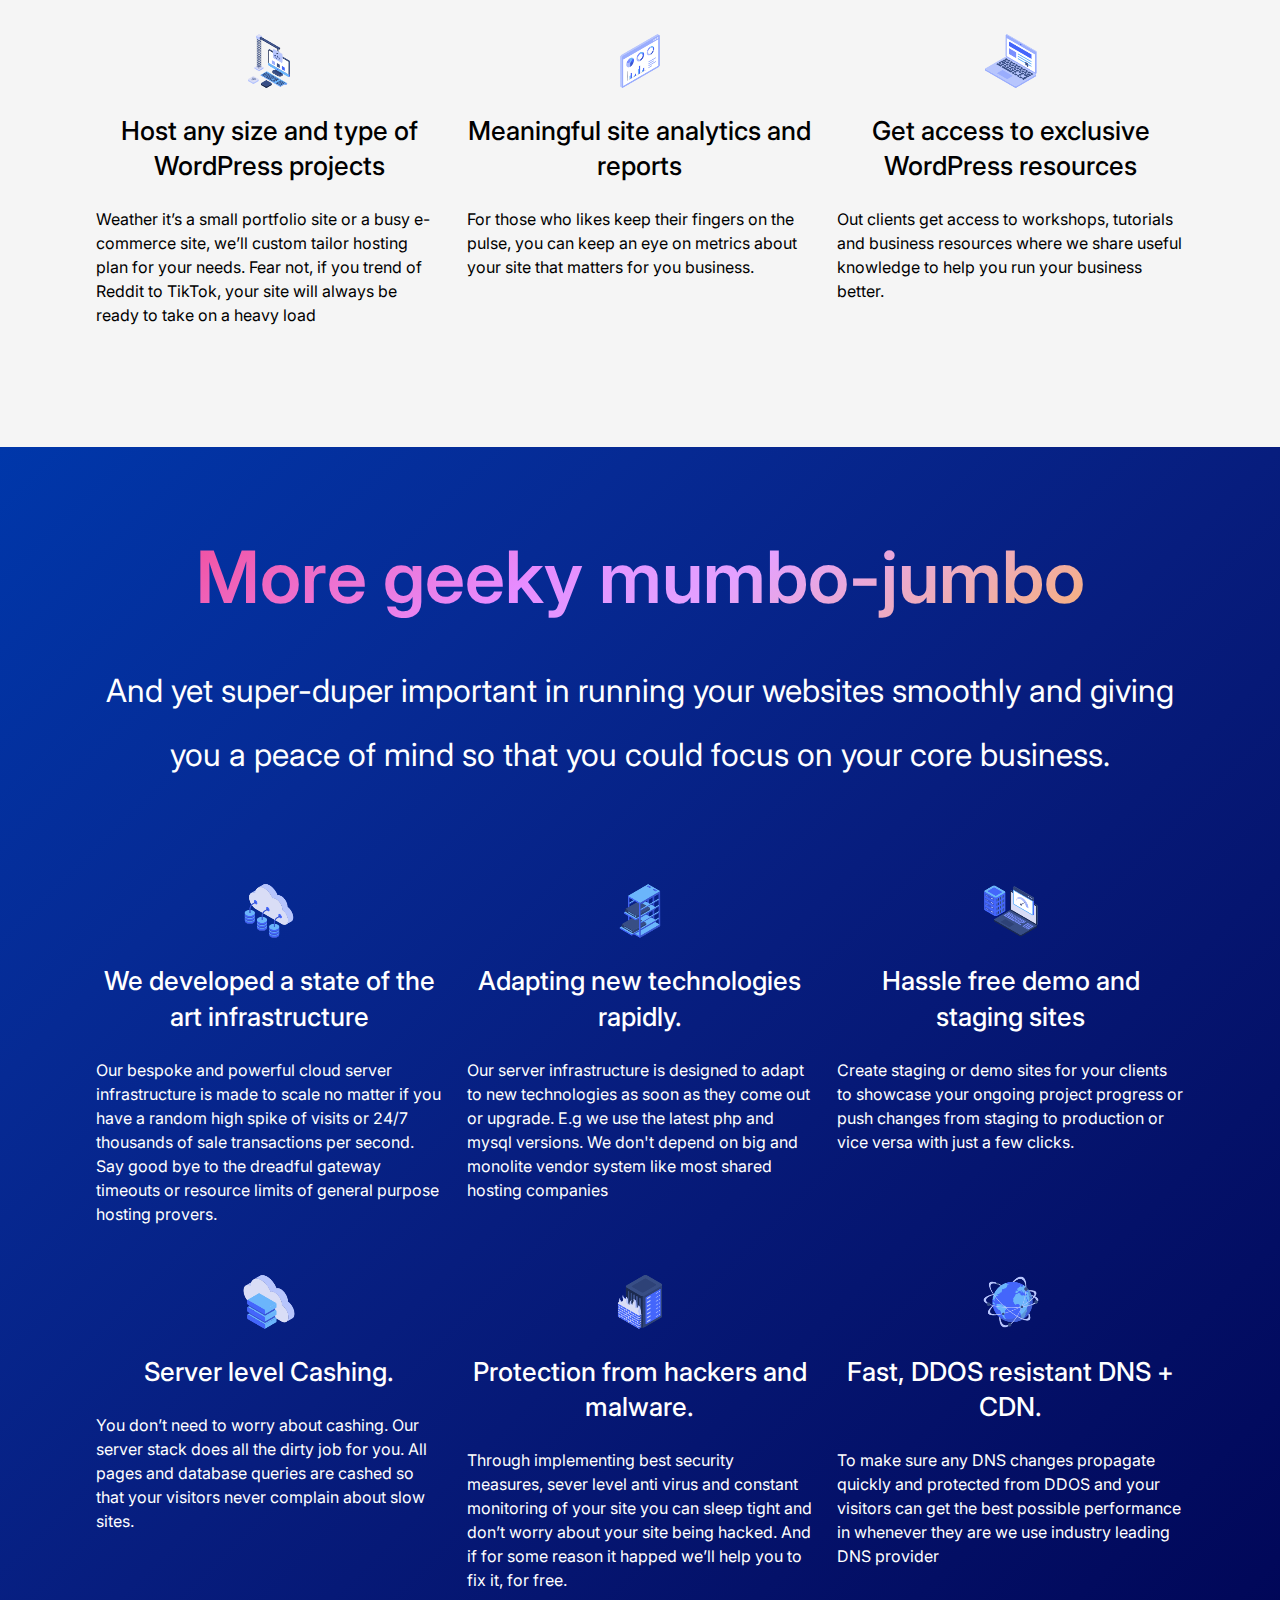
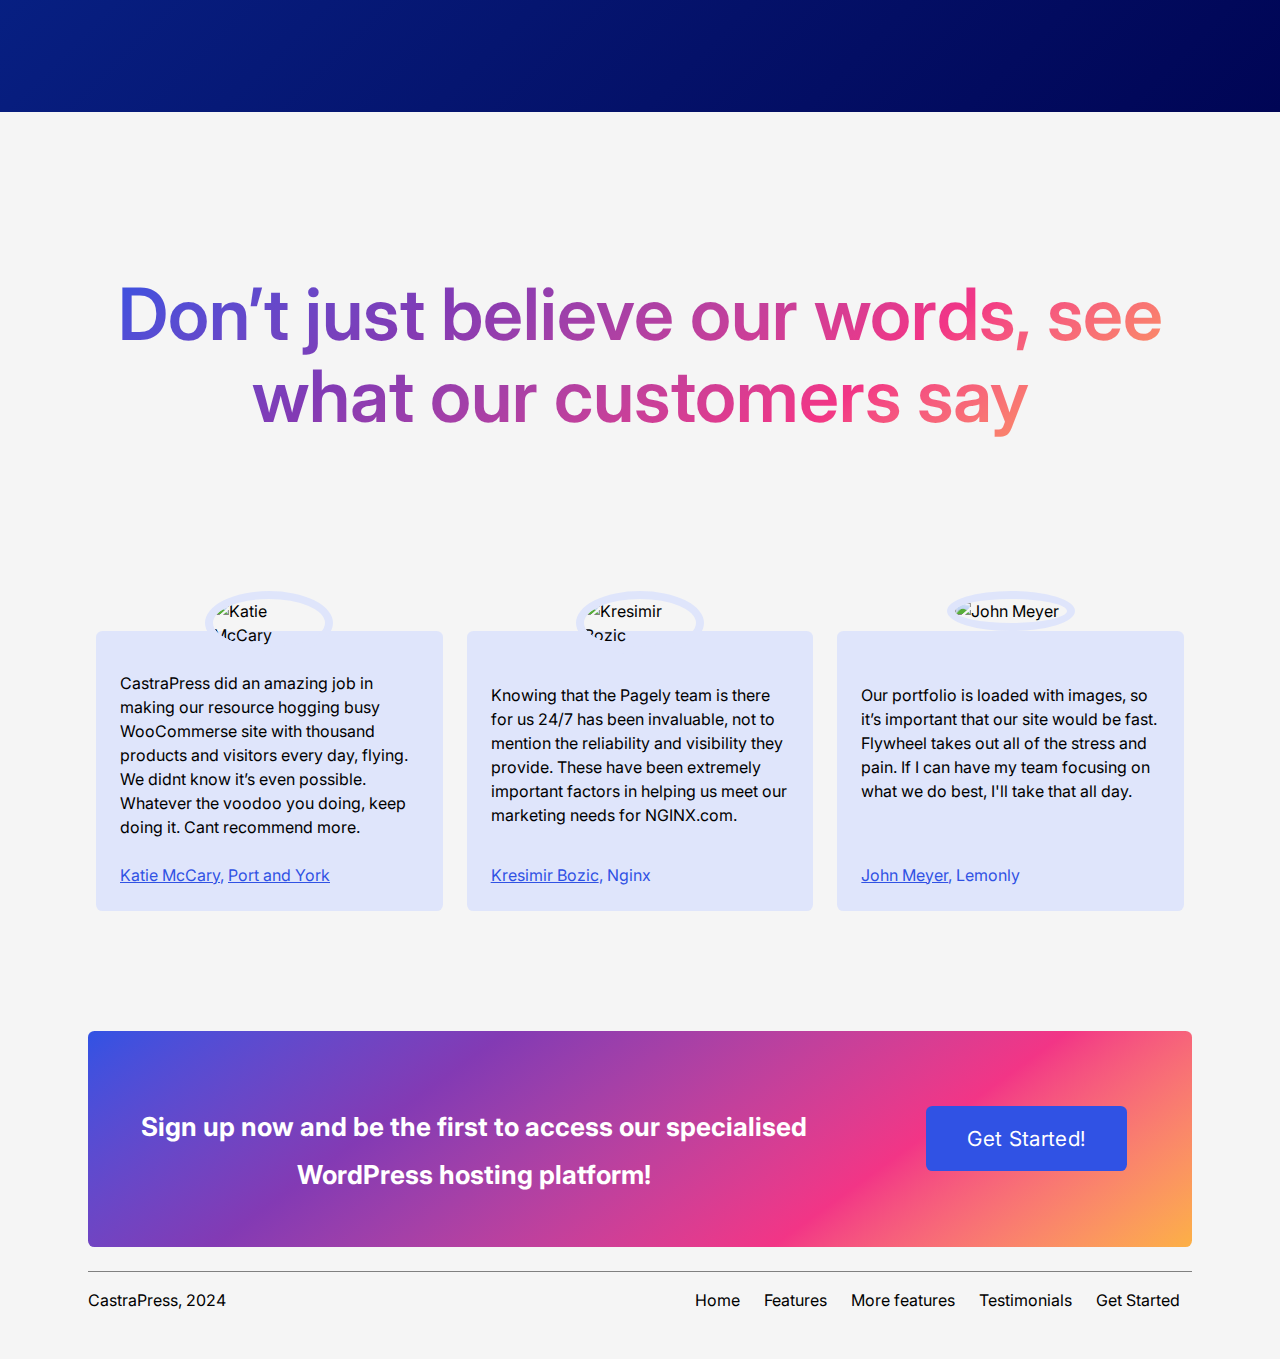
==== commit a5b28965: "final version" ====
--- a/index.html
+++ b/index.html
@@ -30,26 +30,26 @@
     <link href="https://fonts.googleapis.com/css2?family=Inter:wght@100..900&display=swap" rel="stylesheet">
 </head>
 
-<body>
+<body class="fade-in-effect">
 
     <header>
 
         <nav>
-            <a href="~/" title="CastraPress" class="logo">
+            <a href="./" title="CastraPress" class="logo">
                 <img alt="CastraPress logo" src="images/branding/castrapress_logo.svg">
             </a>
 
             <!-- The hamburger menu for mobile navigation -->
             <label for="menu-toggle" tabindex="0">
-                <div class="hamburger-line"></div>
-                <div class="hamburger-line"></div>
-                <div class="hamburger-line"></div>
+                <span class="hamburger-line"></span>
+                <span class="hamburger-line"></span>
+                <span class="hamburger-line"></span>
             </label>
-            <input id="menu-toggle" type="checkbox" />
+            <input id="menu-toggle" type="checkbox">
 
             <!-- Main Navigation -->
             <ul>
-                <li><a href="~/">Home</a></li>
+                <li><a href="/">Home</a></li>
                 <li><a href="#features">Features</a></li>
                 <li><a href="#more-features">More features</a></li>
                 <li><a href="#testimonials">Testimonials</a></li>
@@ -222,7 +222,9 @@
         </section>
 
         <section class="cta-inline-block boxed-width">
-            <div class="cta-text h3">Sign up now and be the first to access our specialised WordPress hosting platform!</div>
+            <div class="cta-text">
+                <h3>Sign up now and be the first to access our specialised WordPress hosting platform!</h3>
+            </div>
             <div class="cta-button">
                 <a href="get-started.html" class="button brand-blue">Get Started!</a>
             </div>
--- a/css/style.css
+++ b/css/style.css
@@ -33,7 +33,7 @@
 	text-transform: none;
 }
 /* Correct the inability to style clickable types in iOS and Safari. */
-button, [type='button'], [type='reset'], [type='submit'] {
+button, .button [type='button'], [type='reset'], [type='submit'] {
 	-webkit-appearance: button;
 }
 /* Remove default fieldset, blockquote & figure styles. */
@@ -91,67 +91,22 @@
 	font-size: 1.625em; /* 26px */
 	line-height: 1.84615385em; /* 48px */
 	margin-top: 0.92307692em;
-	margin-bottom: 0em;
+	margin-bottom: 0;
   }
   h4, .h4 {
 	font-size: 1em; 
 	line-height: 1.5em; 
 	margin-top: 1.5em;
-	margin-bottom: 0em;
+	margin-bottom: 0;
   }
   h5 {
 	font-size: 1em;
 	line-height: 1.5em;
 	margin-top: 1.5em;
-	margin-bottom: 0em;
+	margin-bottom: 0;
   }
 
 
-/*
-
-  GLOBALS
-
-*/
-/*
- * Hide visually and from screen readers
- */
-
-.hidden,[hidden] {
-	display: none !important;
- }
-
-.visually-hidden {
-	position: absolute;
-    left: -100vw;
-}
-
-.full-width {
-	width:100%;
-}
-.boxed-width {
-	max-width:1104px;
-}
-.full-width, .boxed-width {
-
-	margin-right: auto;
-	margin-left: auto;
-}
-
-@media (max-width: 576px) {
-
-	.boxed-width {
-
-		padding: 0 24px;
-		width: 100%;
-	}
-
-	.boxed-width:not(#more-features.full-width) {
-
-		/* margin-inline-start: 16px;
-		margin-inline-end: 16px; */
-	}
-
-}
 
 
 
@@ -162,14 +117,16 @@
 	/*   COLOUR Variables 
 	 *   In LCH encoding to have access to the LAB colour spectrum and be able to manipulate colour variations better 
 	 */
-	--brand-transparent-black: oklch(0% 0 0 / 60%);
-	--brand-transparent-less-black: oklch(0% 0 0 / 80%);
+	
+	--brand-black: oklch(10% 0.0593 267.27);
+	--brand-transparent-black: oklch(10% 0.0593 267.27 / 60%);
+	--brand-transparent-less-black: oklch(10% 0.0593 267.27 / 80%);
 	--mobile-nav-deviders: oklch(100% 0 0 / 50%);
 	--brand-red: oklch(53.58% 0.177 18.34);
 	--brand-pink: oklch(64.4% 0.229 0.64);
 	--brand-blue: oklch(51.24% 0.223 267.27);
 	--brand-blueLight: oklch(92.35% 0.031 275.31);
-	--brand-transaparent-blue: ;
+	--brand-transaparent-blue: oklch( from var(--brand-blue) l c h  / 0.1);
 	--brand-blueHSL: hsl(228.64 77% 54%);
 	--brand-gray: oklch(33.69% 0.019 251.46);
 
@@ -182,6 +139,7 @@
 
 	/* Box dimensions */	
 	--brand-border-radius: .4rem; /* in rems to make sure they scale nicely with font size increse */
+	--site-max-width:1104px;
 
 
 	& .brand-blue {
@@ -191,22 +149,87 @@
 
 }
 
+/*
+
+  GLOBALS
+
+*/
+/*
+ * Hide visually and from screen readers
+ */
+ .hidden,[hidden] {
+	display: none !important;
+ }
+
+.visually-hidden {
+	position: absolute;
+    left: -100vw;
+}
+
+.full-width {
+	width:100%;
+}
+.boxed-width {
+	max-width:var(--site-max-width);
+}
+.full-width, .boxed-width {
+
+	margin-inline: auto;
+}
+
+@media (max-width: 576px) {
+
+	.boxed-width {
+
+		padding-inline: 24px;
+		width: 100%;
+	}
+
+	/* .boxed-width:not(#more-features.full-width) {
+
+		margin-inline: 16px;
+	} */
+
+}
+/* Nice smooth fade in transition on loading and page section pointing with id anchor links */
+.fade-in-effect, 
+#features:target,
+#more-features:target,
+#testimonials:target { animation: fadeIn 1s; }
+
+@keyframes fadeIn {
+	0% { opacity: 0; }
+	100% { opacity: 1; }
+  }
+
 
 /* UI Elements */
 button, .button {
+
+	cursor: pointer;
 	display: inline-block;
+	position: relative;
+
 	padding: 1em 2em;
+	vertical-align: middle;
+	border: 0;
+	border-radius: var(--brand-border-radius);
+
+	background-color: var(--brand-blue);
+	transition: transform .1s ease 0s,padding .1s ease 0s, background-color .1s ease 0s,color .1s ease 0s;
+
+	font-size: 1.3em;
+	font-weight: 400;
 	text-decoration: none;
 	color: white;
-	font-size: 1.3em;
-	border-radius: var(--brand-border-radius);
-	font-weight: 400;
+	word-break: keep-all;
+	letter-spacing: .02rem;
 
 }
 
 button:hover, .button:hover {
 	box-shadow: 0 7px 14px oklch(33.96% 0.074 281.7 / 10%), 0 3px 6px oklch(0% 0 0 / 8%);
-	background: hsl( from var(--brand-blueHSL) h calc(s + 20%) l);
+	background-color: hsl( from var(--brand-blueHSL) h calc(s + 20%) l);
 
 }
 button:active, .button:active {
@@ -232,8 +255,8 @@
 /* Header and Navigation */
 
 header { 
-    height: 64px;
-	max-width: 1104px;
+    
+	max-width: var(--site-max-width);
 	margin: 8px auto 24px;
 	padding: 0 16px;
     background-color: var(--brand-transparent-black);
@@ -266,15 +289,22 @@
 
 	/* Styling menu */
     & li {
-        margin: 0 4px;
+        margin: 4px;
         list-style: none;
     }
 	& li a {
         color: white;
 		text-decoration: none;
-		padding: 8px;
-
-	}
+		padding: 8px 16px;
+
+		transition: background-color 0.5s ease-in-out;
+
+	}
+
+	& li a:hover, li a:active {
+		background-color: var(--brand-blue);
+		border-radius: var(--brand-border-radius);
+		}
 
 
 }
@@ -348,6 +378,10 @@
 				inline-size: 100%;
 				display: inline-block;
 				font-size: 1.1em;
+
+				&:hover {
+					background-color: transparent;
+				}
 			}
 		}
 		
@@ -372,10 +406,10 @@
 	transition: 0.4s;
   }
 
-  /* #toggle:checked label .hamburger-line:first-child, .hamburger-line:first-child:hover	 {
+  #toggle:checked label .hamburger-line:first-child, .hamburger-line:first-child:hover	 {
 	transform: translate(0, 11px) rotate(-45deg);
 	background-color: red;
-  } */
+  }
 
 }
 
@@ -459,9 +493,25 @@
 
 	& #header-title {
 		text-align: center;
-		padding: 64px 64px 72px;
+		padding: 4rem 4rem 5rem;
 		color: white;
 
+	}
+
+}
+@media (max-width: 576px) {
+	#header-container {
+
+		& #header-title {
+			padding-inline: 0;
+
+			& h1 {
+				line-height: 1.3em;
+			}
+			& p {
+				line-height: 1.5em;
+			}
+		}
 	}
 
 }
@@ -540,10 +590,14 @@
 }
 
 @media (max-width: 576px) { 
-	.feature-list-container, #testimonials div {
+	.feature-list-container:not(#more-features), #testimonials div {
 		grid-template-columns: repeat(1, 1fr);
-		padding-left:0;
-		padding-right: 0;
+		padding-inline:0;
+		
+	}
+
+	#more-features div div {
+		padding-inline: 24px;
 	}
 
 }
@@ -640,7 +694,7 @@
 		align-items: center;
 		justify-content: space-between;
 
-		background: oklch( from var(--brand-blue) l c h  / 0.1);
+		background: var(--brand-blueLight);
 		padding: 24px;
 		margin-top:72px;
 		border-radius: var(--brand-border-radius);
@@ -648,7 +702,7 @@
 
 		& img {
 			border-radius: 50%;
-			outline: 8px solid hsl( from var(--brand-blueHSL) h s 95%);
+			outline: 8px solid var(--brand-blueLight);
 			width: 112px;
 			margin-top: -56px;
 		}
@@ -664,6 +718,16 @@
 
 	}
 
+}
+
+@media (max-width: 576px) { 
+
+	#testimonials {
+		
+		& h2 { 
+			font-size: 3.5em;
+		}
+	}
 }
 
 /* Call To Action */
@@ -700,18 +764,20 @@
 			padding: 16px;
 		}
 
-		.cta-text.h3{
+		.cta-text {
+			width: 100%;
+		}
+
+		.cta-text h3{
 			font-size: 1.7em;
 			margin-bottom: 24px;
-			width: 100%;
 		}
 		.cta-button {
 			width: 100%;
 		}
 	}
 	.cta-inline-block.boxed-width {
-		margin-inline-start: 0 !important;
-		margin-inline-end: 0 !important;
+		margin-inline: 0 !important;
 	}
 }
 
@@ -727,10 +793,51 @@
 		margin: 0 auto;
 		padding: 24px;
 
-		background-color: red;
+		background-color: var(--brand-blueLight);
 
 		border-radius: var(--brand-border-radius);
 		box-shadow: 0 0 6px -3px #e7e7e7;
+
+
+		& input {
+			-webkit-appearance: none;
+			transition: box-shadow .1s;
+			outline: none;
+			border: 0;
+			border-radius: var(--brand-border-radius);
+			box-shadow: inset 0 0 0 1px #e7e7e7;
+			background: white;
+			padding: 2rem;
+			margin: .6rem 0;
+			width: 100%;
+			color: var(--brand-black);
+			font-size: 1.4rem;
+			font-weight: 300;
+		}
+		button {
+			margin-top: 24px;
+		}
+	}
+}
+
+@media (max-width: 576px) {
+
+	#contact-form.boxed-width {
+		padding-inline: 4px;
+	}
+
+	#contact-form {
+
+		& .card-container {
+			width: 100%;
+			padding: 1rem;
+
+			& input {
+				padding: 1rem;
+			}
+		}
+
+		
 	}
 }
 
@@ -744,6 +851,7 @@
     & p {
         text-align: center;
     }
+
 	& nav, ul {
         display: flex;
 		justify-content: space-between;
@@ -753,6 +861,7 @@
 			margin: 0 4px;
 			list-style: none;
 		}
+
 		& li a {
 			color: inherit;
 			text-decoration: none;
@@ -761,20 +870,20 @@
 		}
     }
 }
+
+
+
 @media (max-width: 576px) {
-	footer {
-
-		nav {
-			display: block;
-
-			& .copyright p {
-				text-align: center;
-			}
-
-			& .footer-nav {
-				display: none;
-			}
-		}
-	}
-}
-
+	footer nav {
+
+		display: block;
+
+		& .copyright p {
+			text-align: center;
+		}
+
+		& .footer-nav {
+			display: none;
+		}
+	}
+}
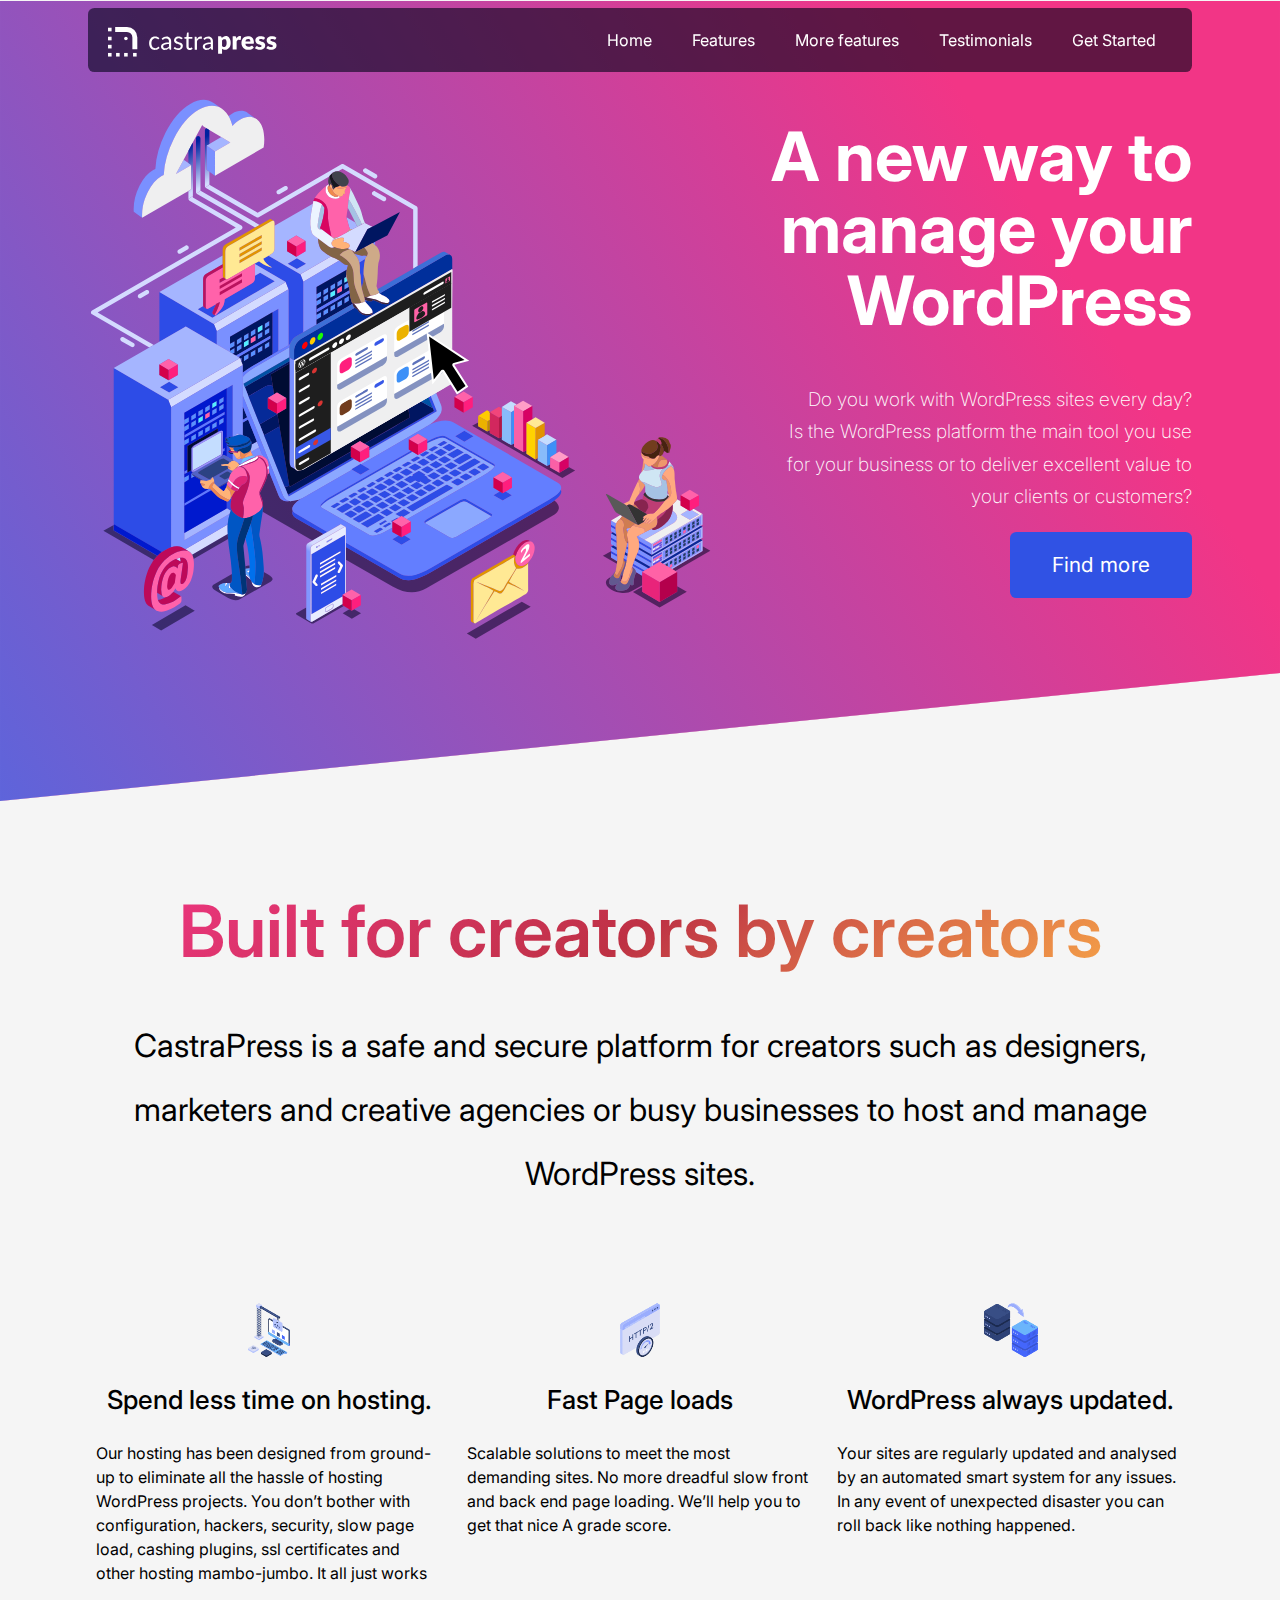
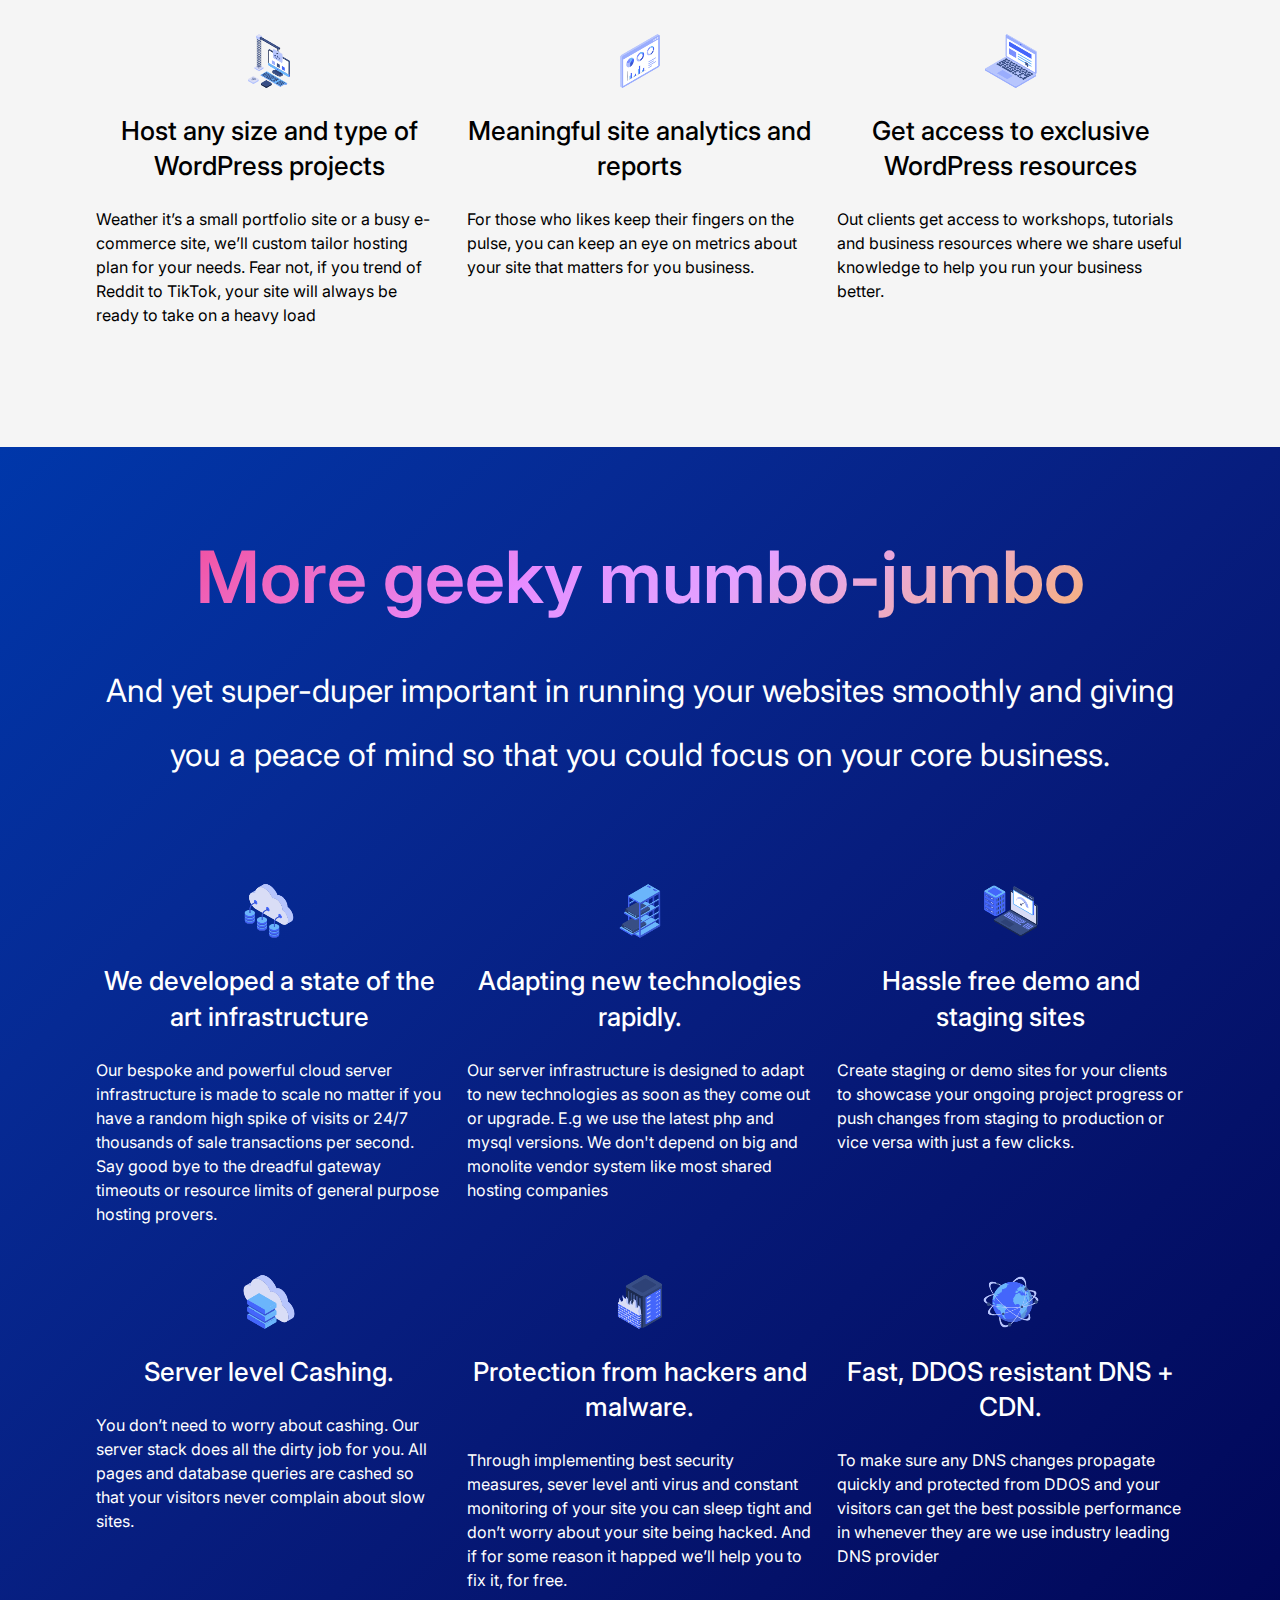
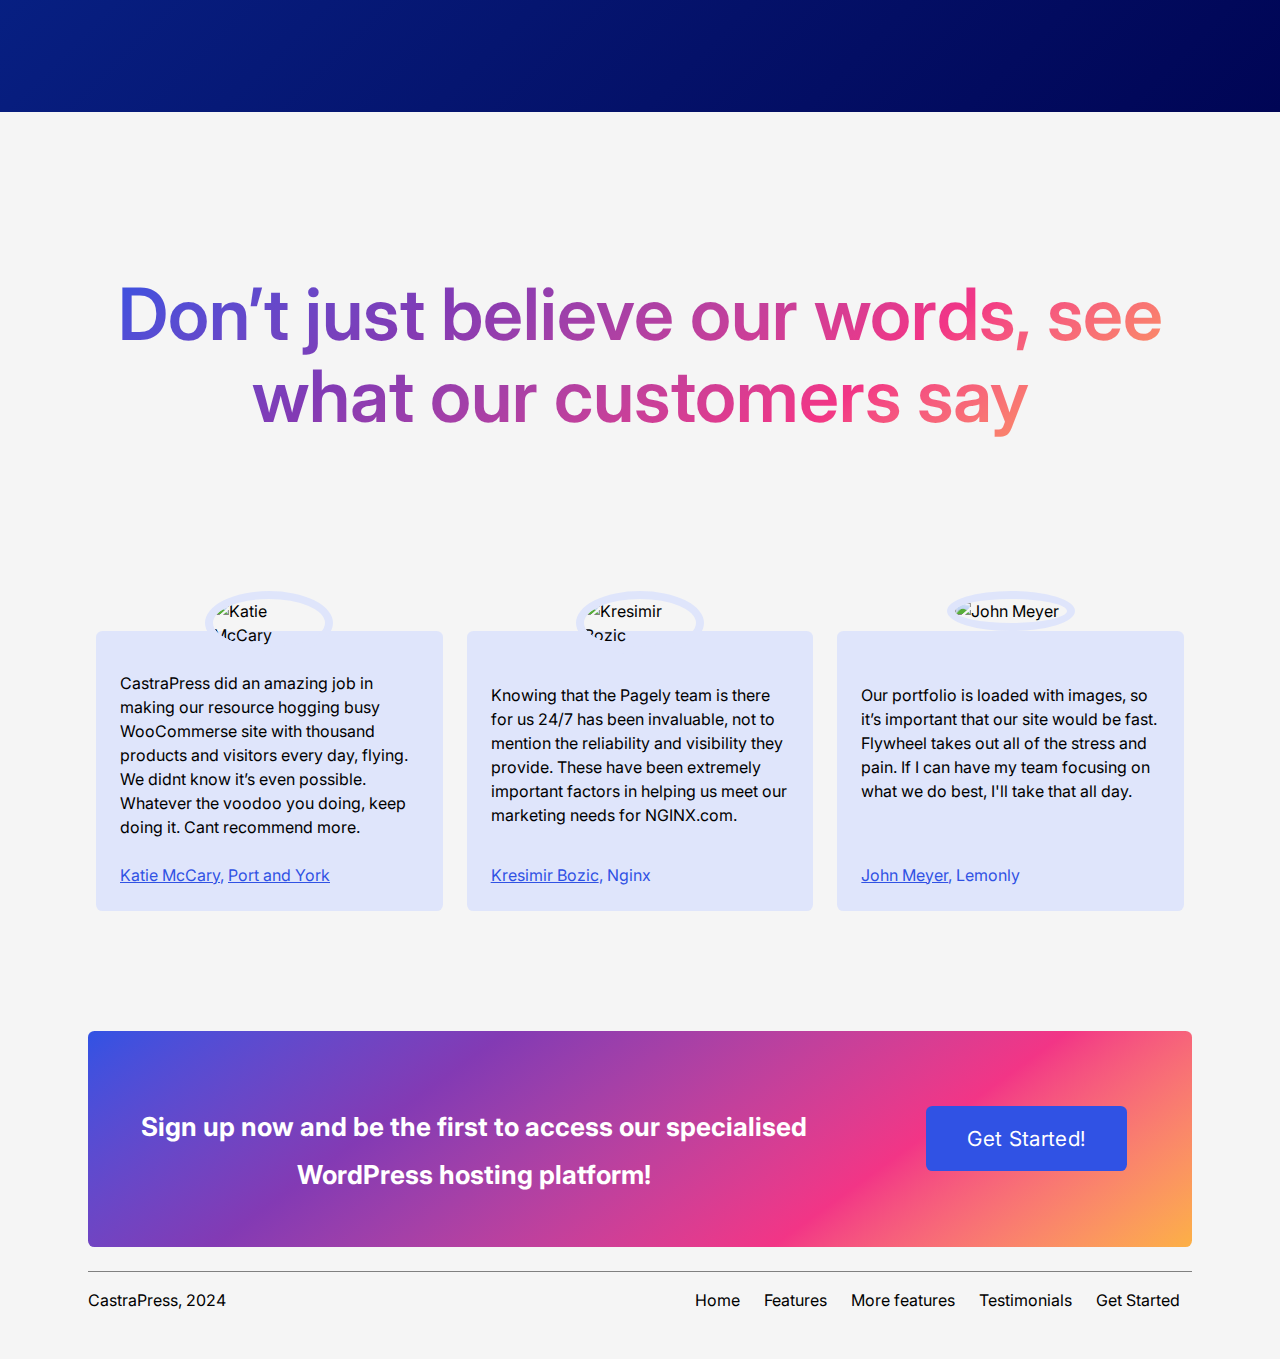
==== commit c2ab748c: "readme eddits" ====
--- a/index.html
+++ b/index.html
@@ -41,9 +41,9 @@
 
             <!-- The hamburger menu for mobile navigation -->
             <label for="menu-toggle" tabindex="0">
-                <span class="hamburger-line"></span>
-                <span class="hamburger-line"></span>
-                <span class="hamburger-line"></span>
+                <span class="hamburger-line top"></span>
+                <span class="hamburger-line middle"></span>
+                <span class="hamburger-line bottom"></span>
             </label>
             <input id="menu-toggle" type="checkbox">
 
@@ -64,12 +64,11 @@
         <div class="boxed-width hero-banner-content">
 
             <div class="hero-banner-usp-message">
-                <h1 class="">A new way to manage your WordPress</h1>
+                <h1>A new way to manage your WordPress</h1>
                 <p>
                     Do you work with WordPress sites every day?<br>
                     Is the WordPress platform the main tool you use for your business or to deliver excellent value to your clients or customers?
                 </p>
-                <!-- TODO: this button supposed to lead to a registration page. But I didn't have time to complete it, so instead it just leads visitor to the next section.  -->
                 <a href="#features" class="button brand-blue">Find more</a>
             </div>
 
--- a/css/style.css
+++ b/css/style.css
@@ -396,7 +396,7 @@
 	}
 
 
-	/* Designing CSS-only hamburger icon */
+/* Designing CSS-only hamburger icon */
 
 .hamburger-line {
 	width: 32px;
@@ -406,10 +406,10 @@
 	transition: 0.4s;
   }
 
-  #toggle:checked label .hamburger-line:first-child, .hamburger-line:first-child:hover	 {
+  /* #menu-toggle:checked +label .hamburger-line:nth-child(1), .hamburger-line:nth-child(1):hover	 {
 	transform: translate(0, 11px) rotate(-45deg);
 	background-color: red;
-  }
+  } */
 
 }
 
@@ -440,12 +440,14 @@
 
 		overflow: hidden;
 		height: 650px;
+		position: relative;
 
 
 		& .hero-banner-usp-message {
+			position: absolute;
+			right: 0;
 			max-width: 500px;
 			text-align: right;
-			float: right;
 			color: white;
 
 			& p {
@@ -465,12 +467,12 @@
 	.hero-banner-content {
 		background-image: none !important;
 		max-width: 100%;
-		float: none;
 		padding: 64px 24px 0;
 
 		& .hero-banner-usp-message {
 
 			max-width: 100%;
+			position: relative !important;
 
 
 			& h1 {
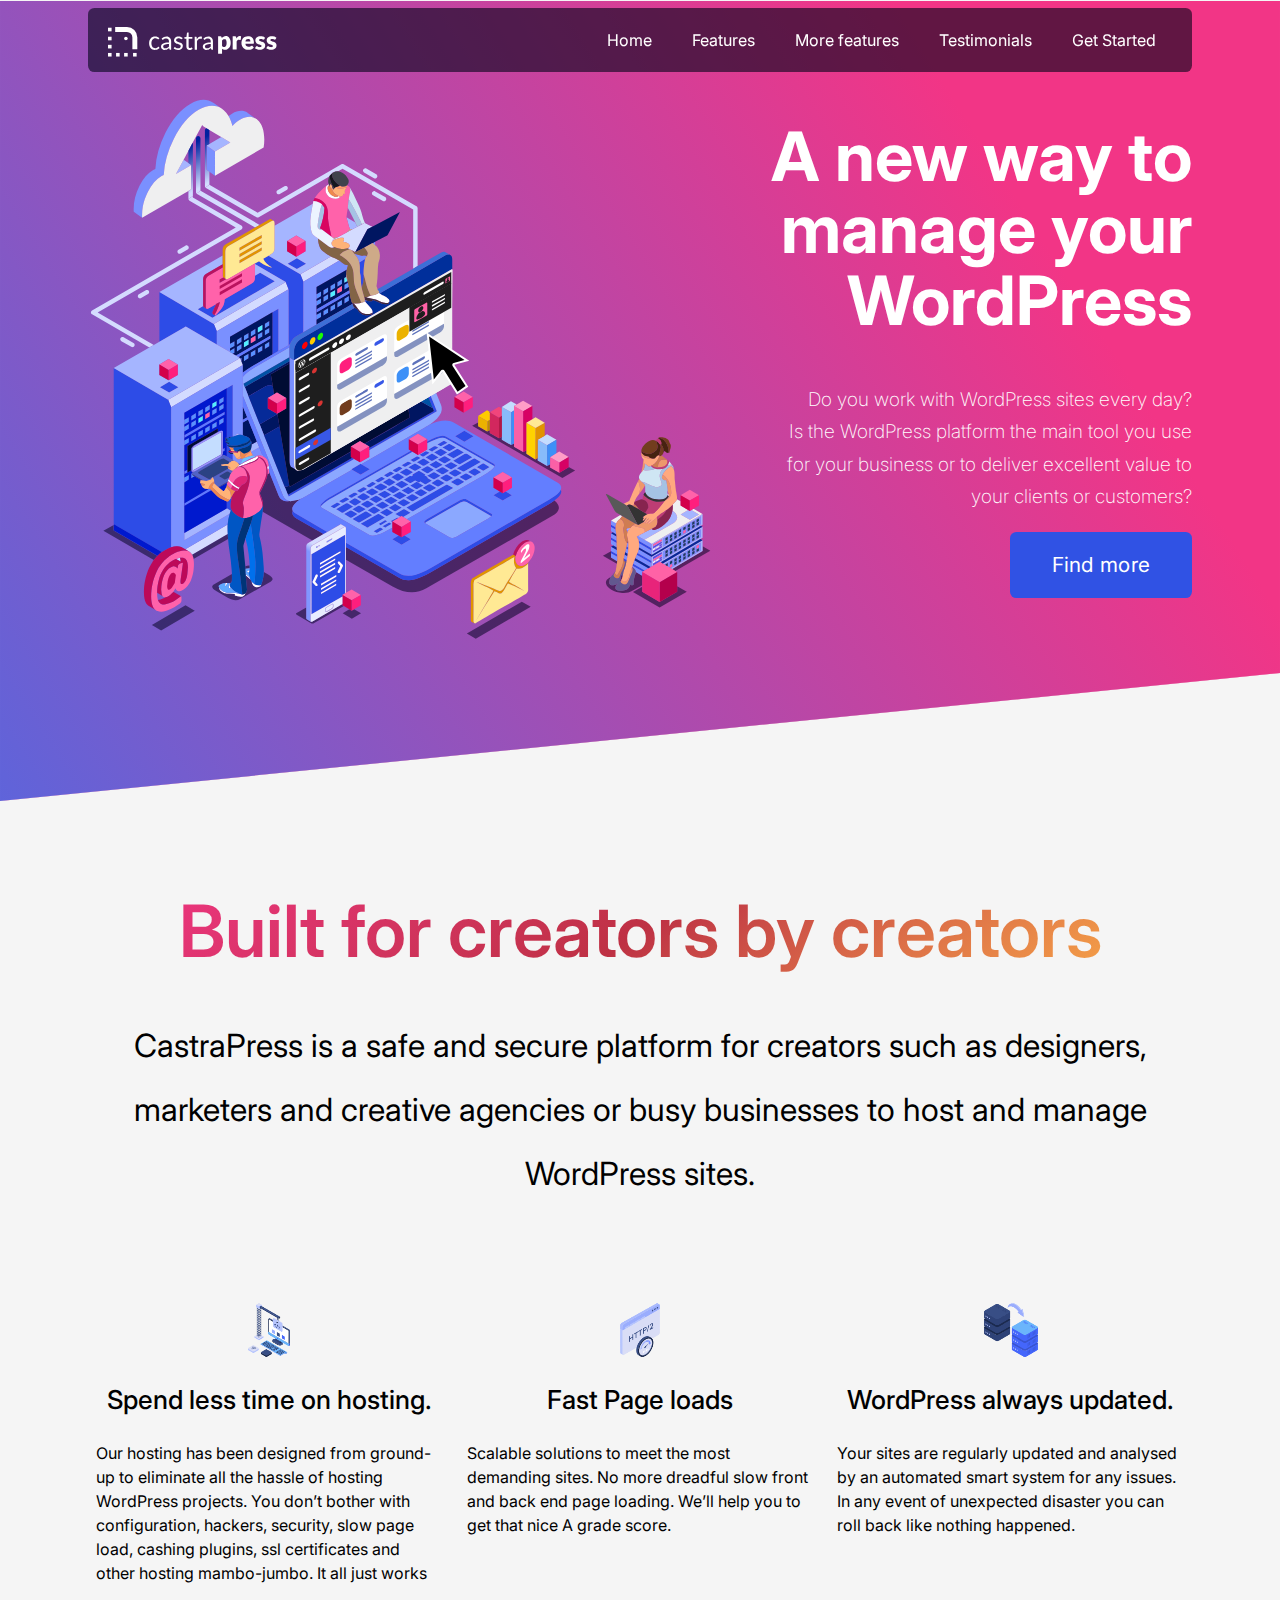
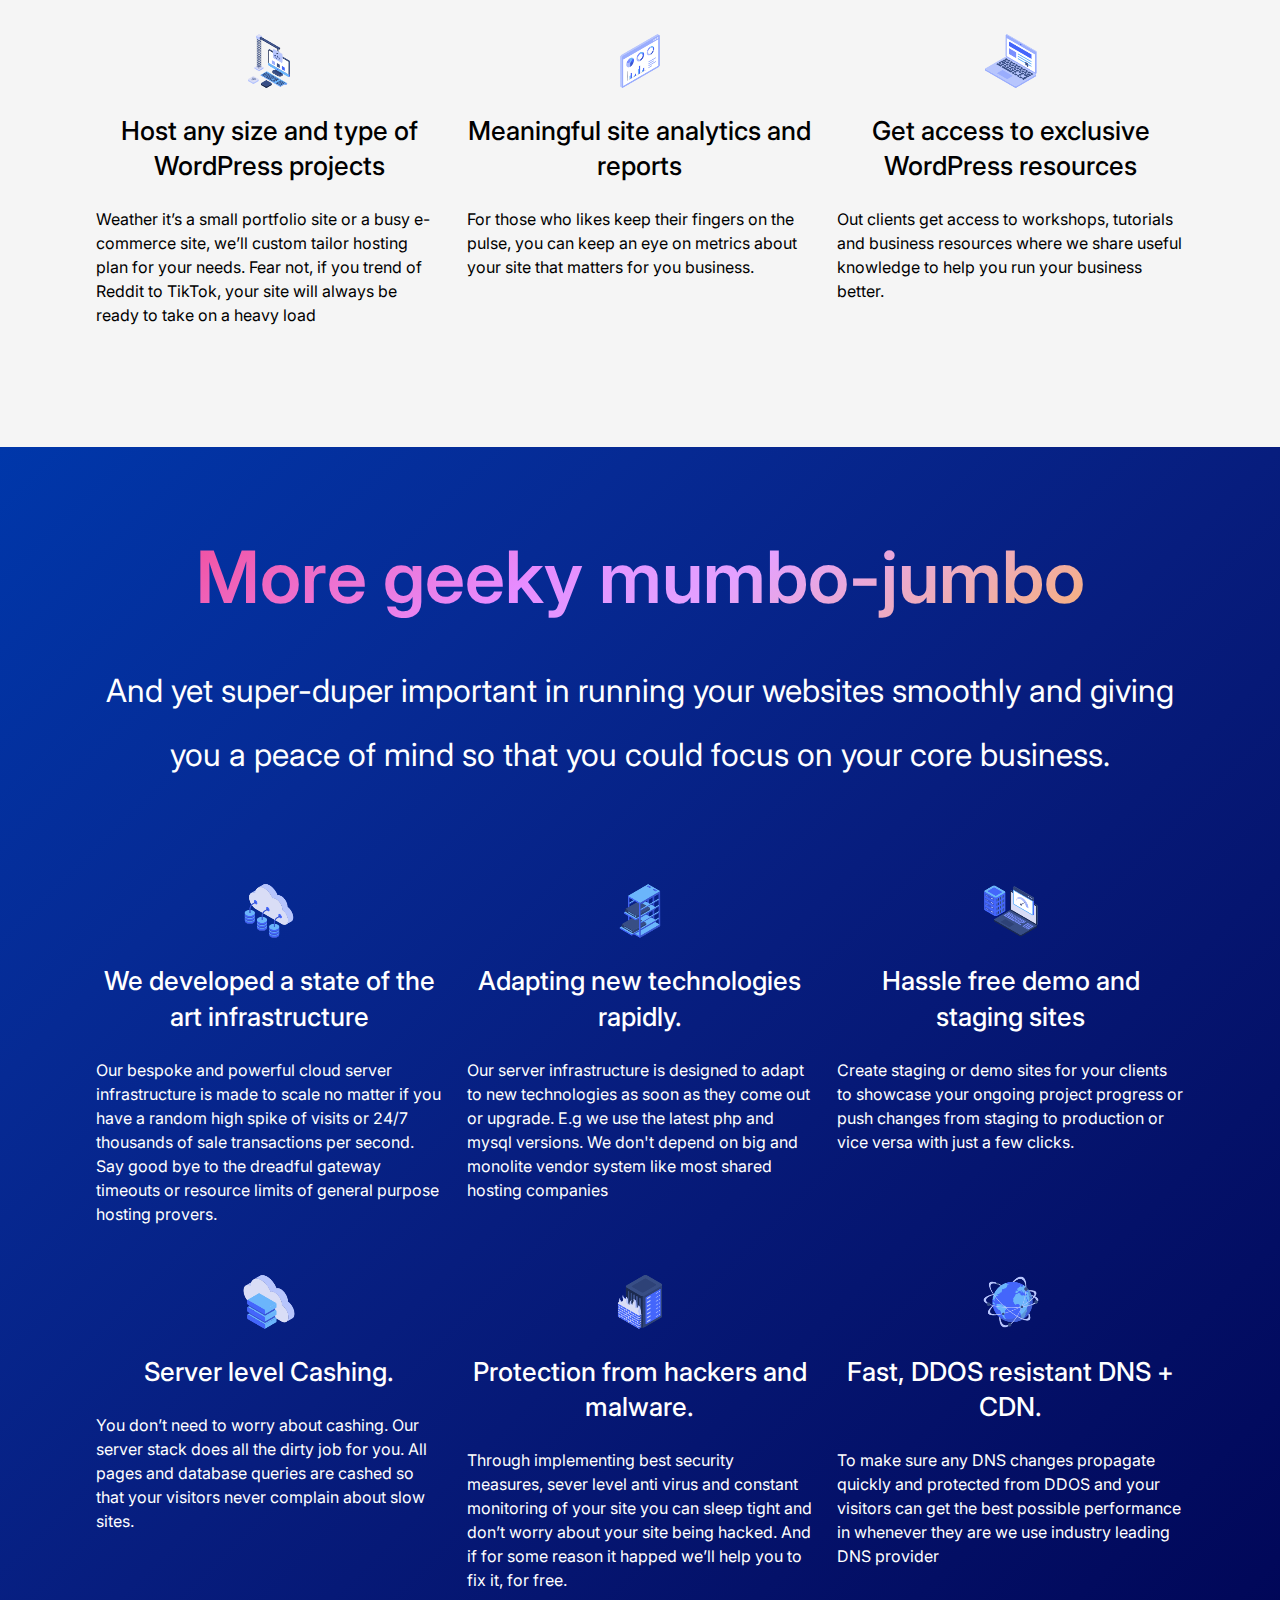
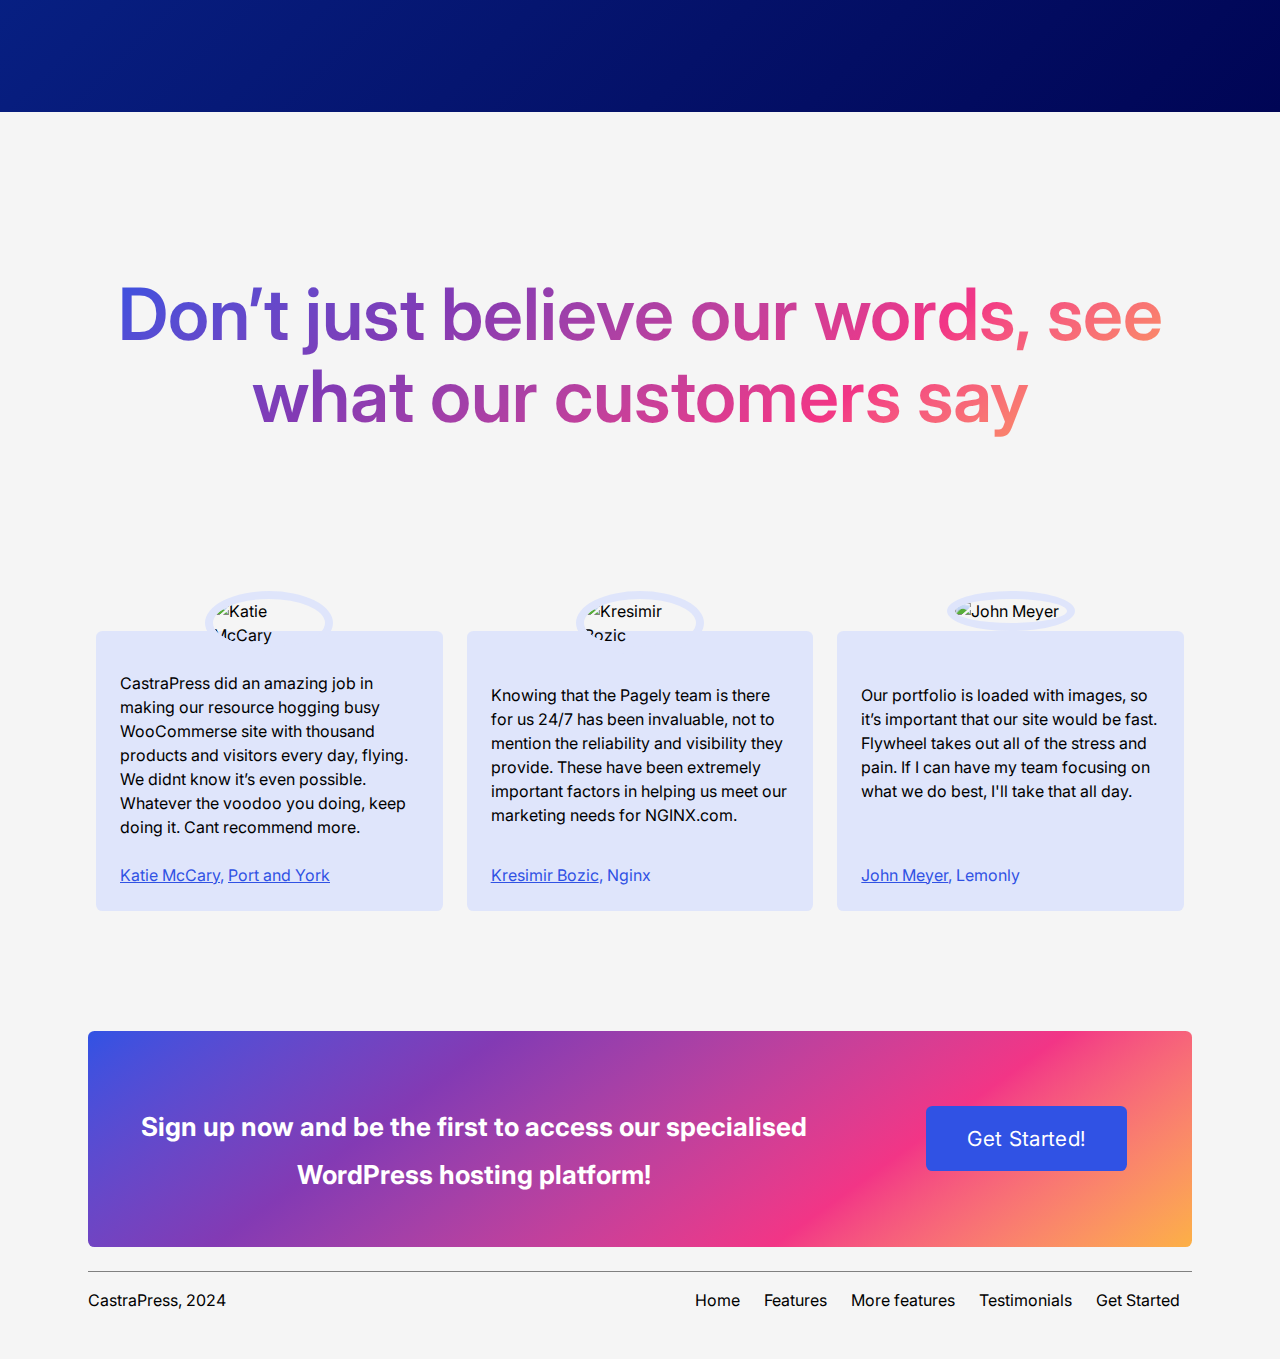
==== commit e0bf5cd2: "favicon fix" ====
--- a/index.html
+++ b/index.html
@@ -17,12 +17,9 @@
     <meta property="og:image" content="">
     <meta property="og:image:alt" content="">
 
-    <link rel="icon" href="/favicon.ico" sizes="any">
+    <link rel="icon" href="/favicon.png" sizes="any">
     <link rel="icon" href="/icon.svg" type="image/svg+xml">
     <link rel="apple-touch-icon" href="icon.png">
-
-    <link rel="manifest" href="site.webmanifest">
-    <meta name="theme-color" content="#fafafa">
 
     <!-- Adding Google fonts-->
     <link rel="preconnect" href="https://fonts.googleapis.com">
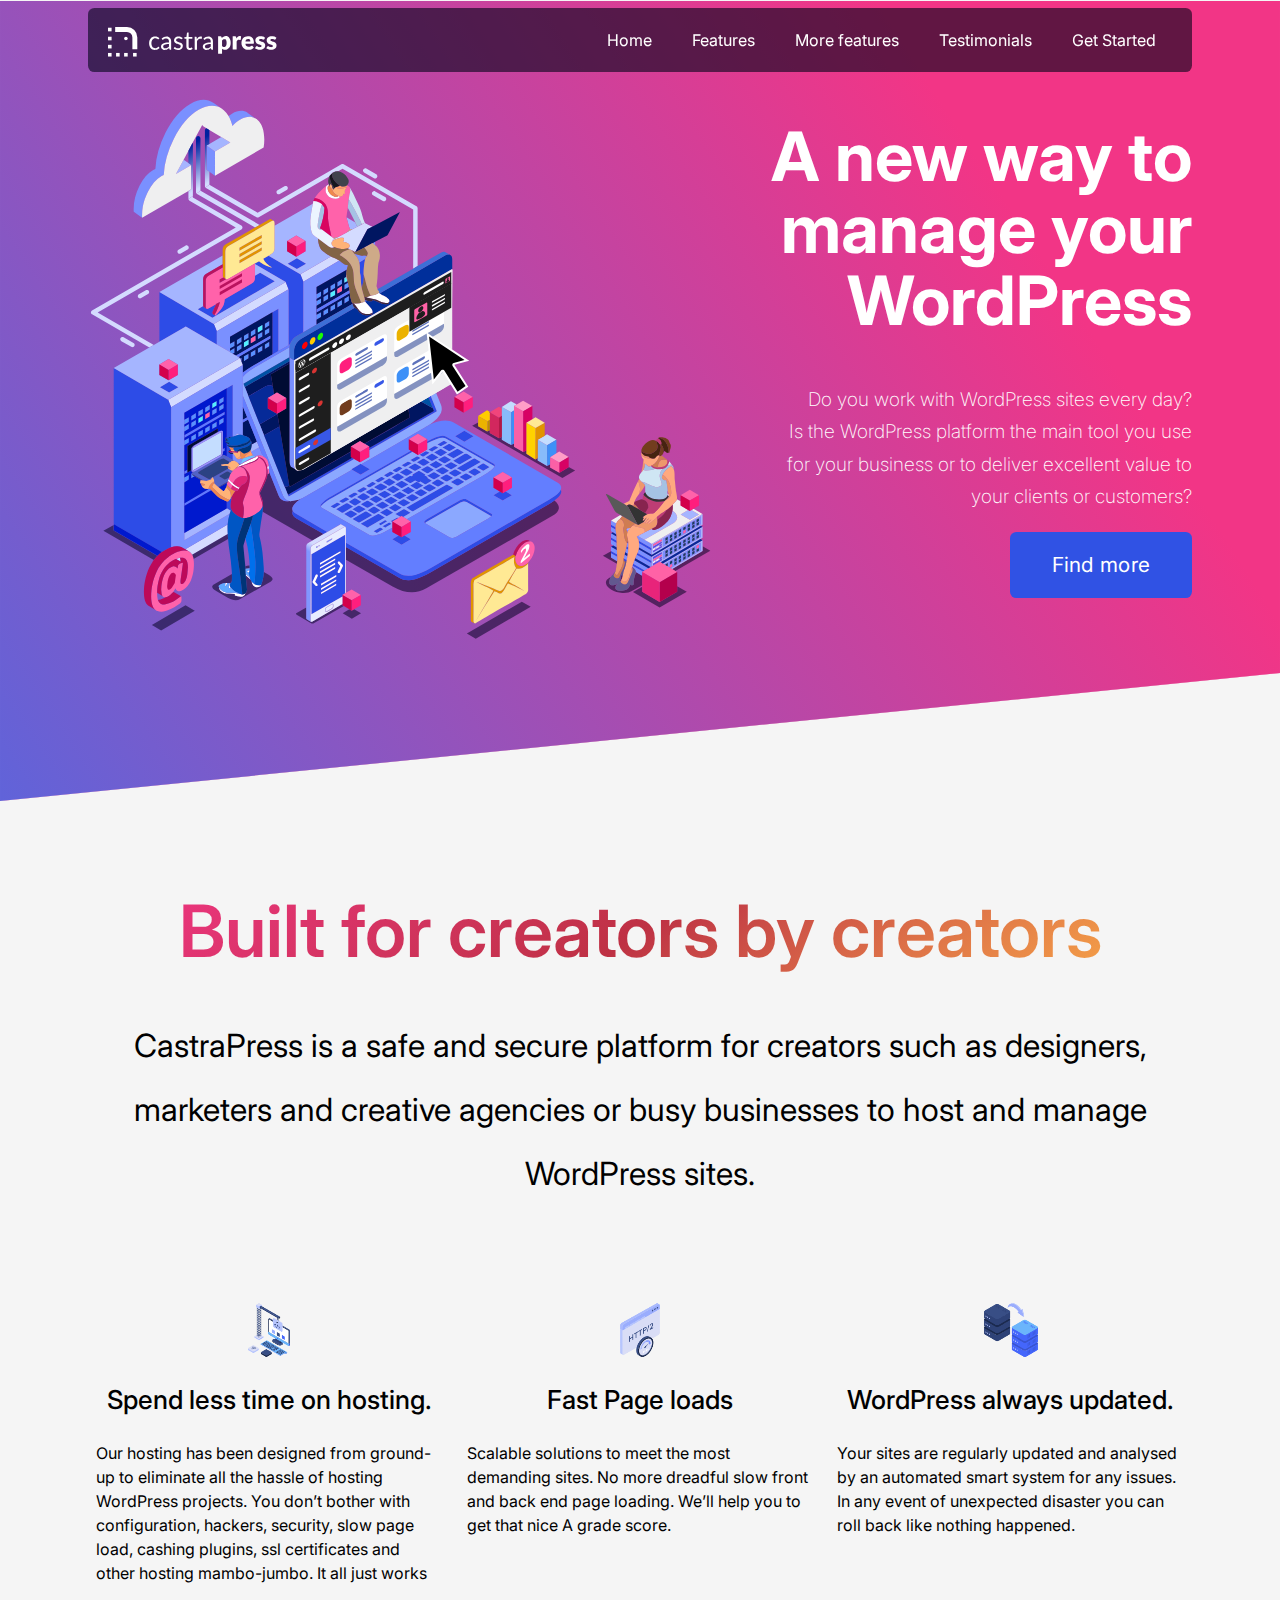
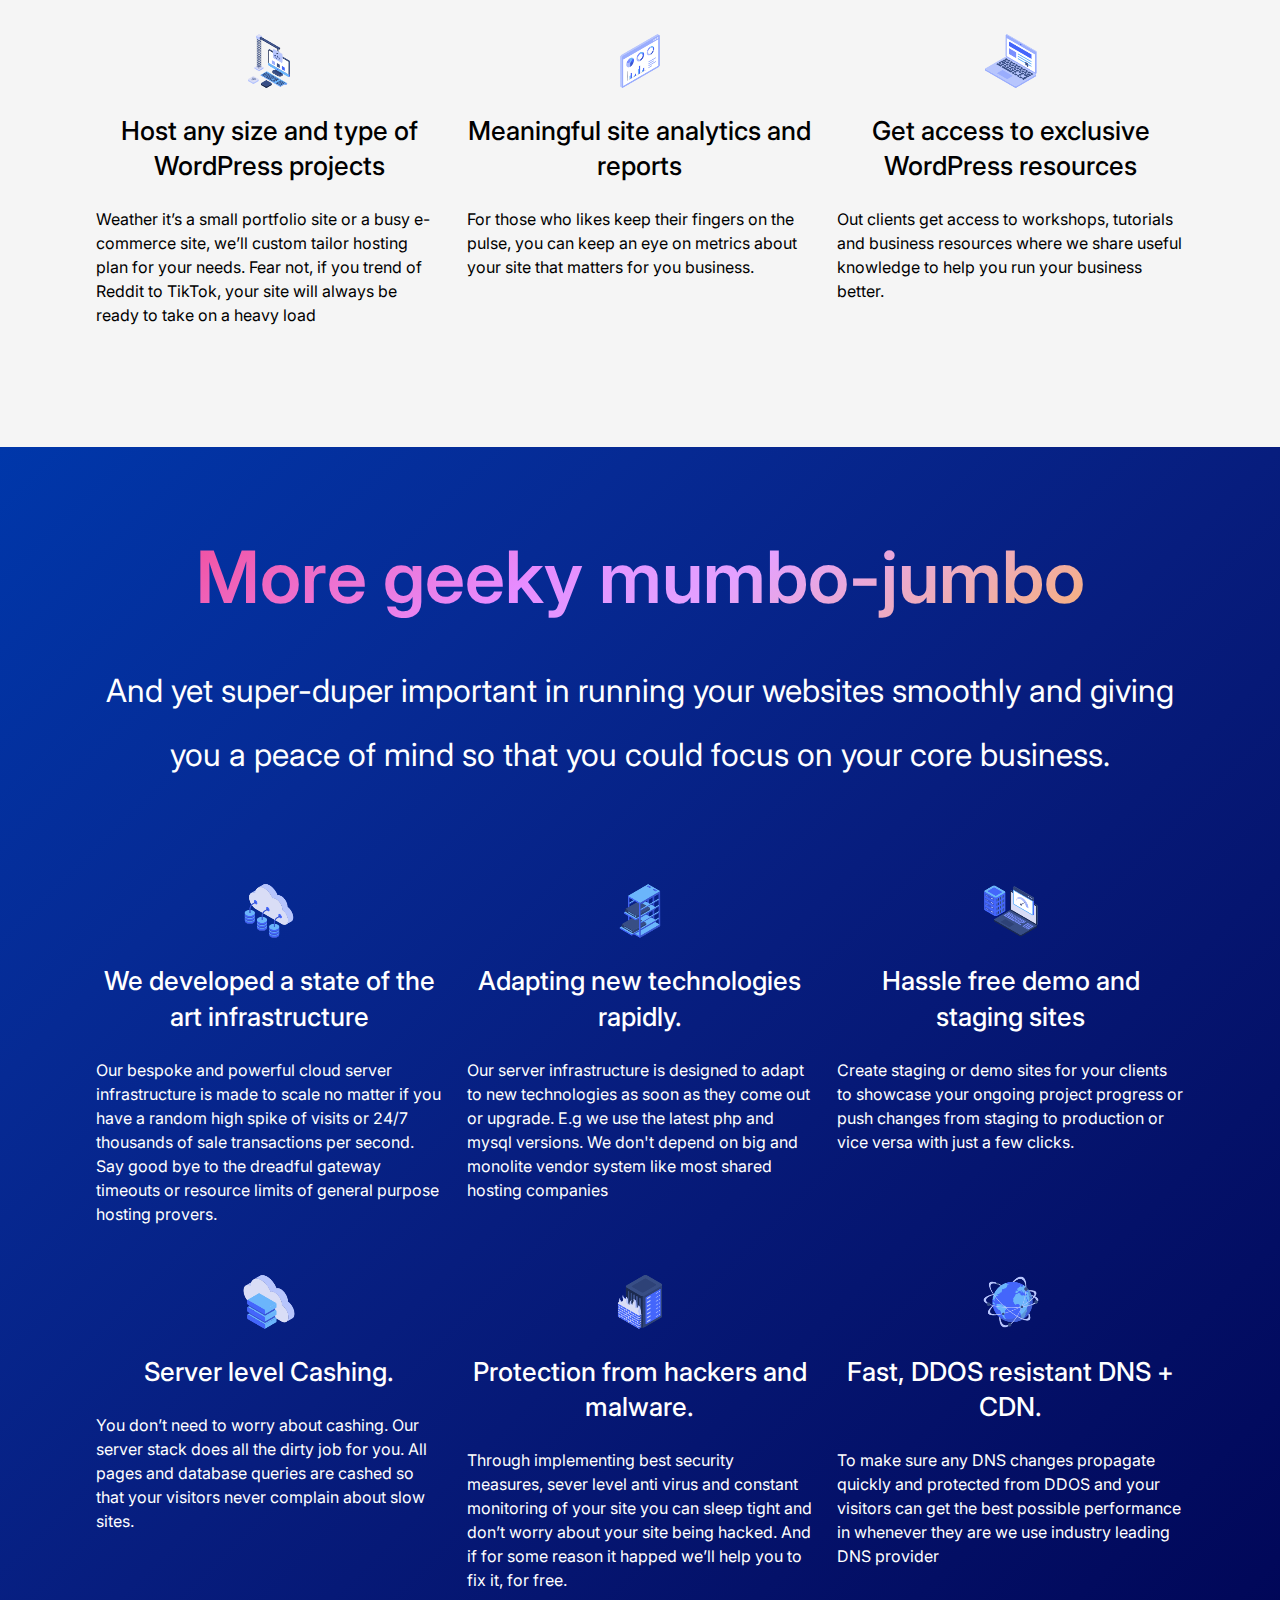
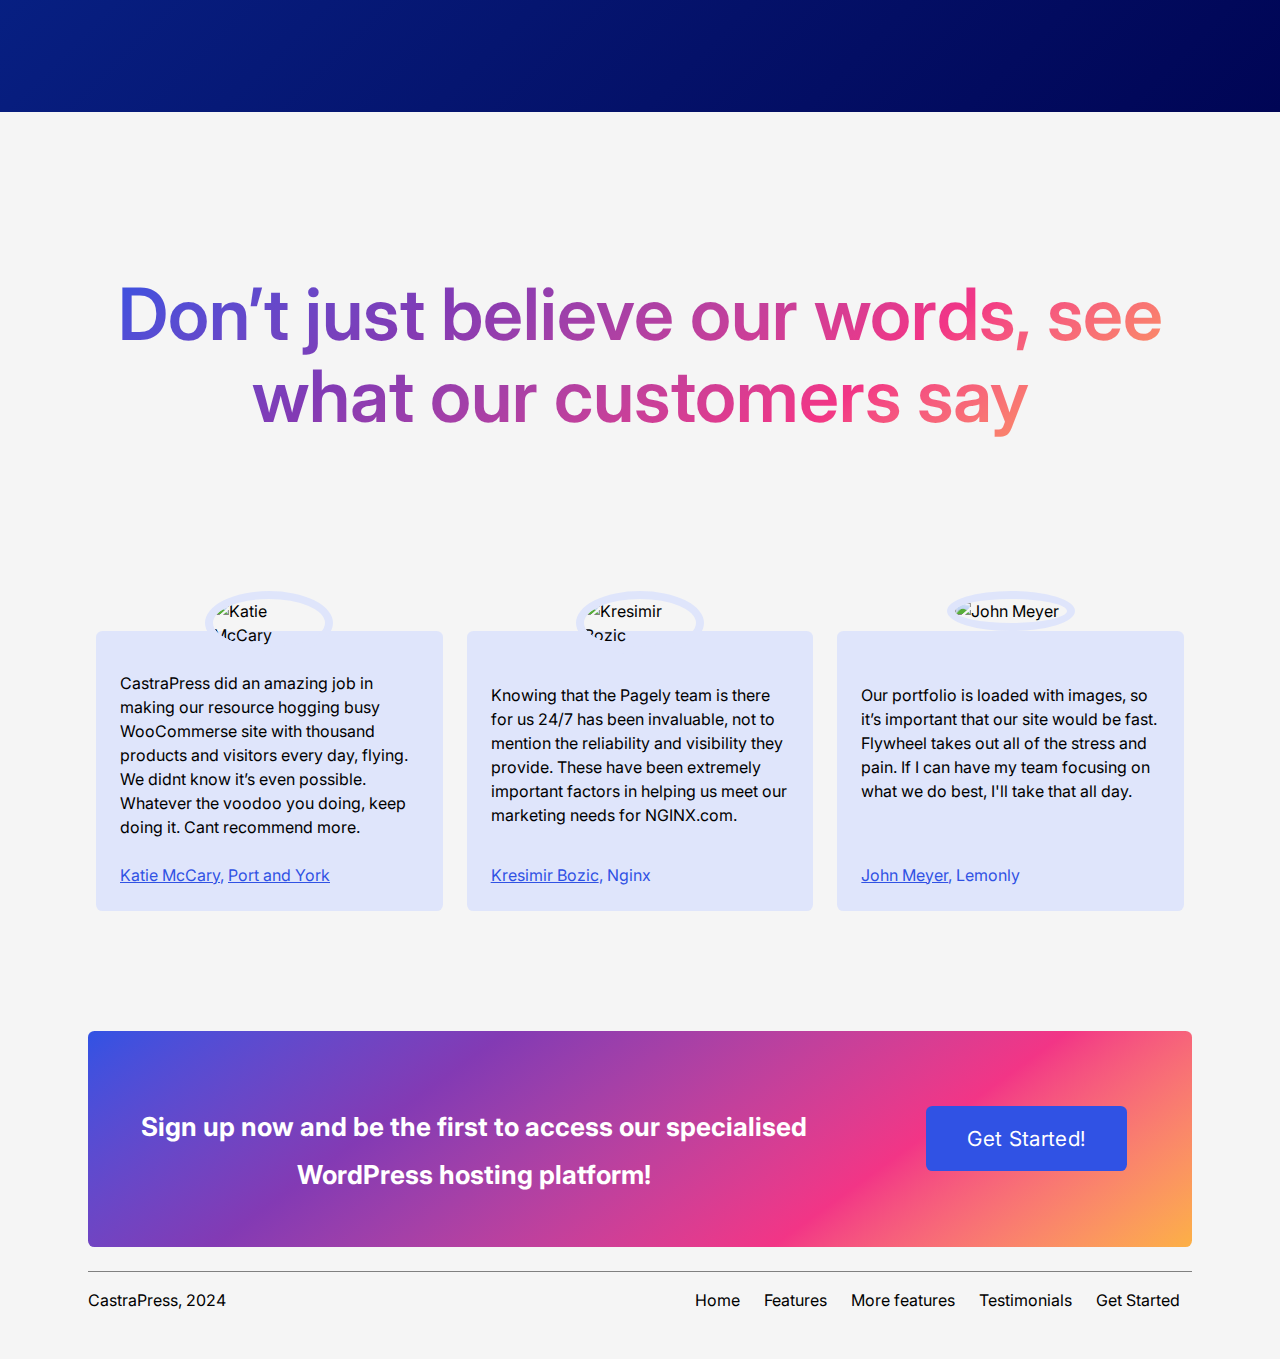
==== commit ace0f366: "fixing anoying github's subfolder root issue with urls returning 404" ====
--- a/index.html
+++ b/index.html
@@ -46,7 +46,7 @@
 
             <!-- Main Navigation -->
             <ul>
-                <li><a href="/">Home</a></li>
+                <li><a href="./">Home</a></li>
                 <li><a href="#features">Features</a></li>
                 <li><a href="#more-features">More features</a></li>
                 <li><a href="#testimonials">Testimonials</a></li>
--- a/css/style.css
+++ b/css/style.css
@@ -348,6 +348,7 @@
 
 	.logo {
 		margin-left:16px;
+		cursor: pointer;
 	}
     nav {
         flex-direction: row;
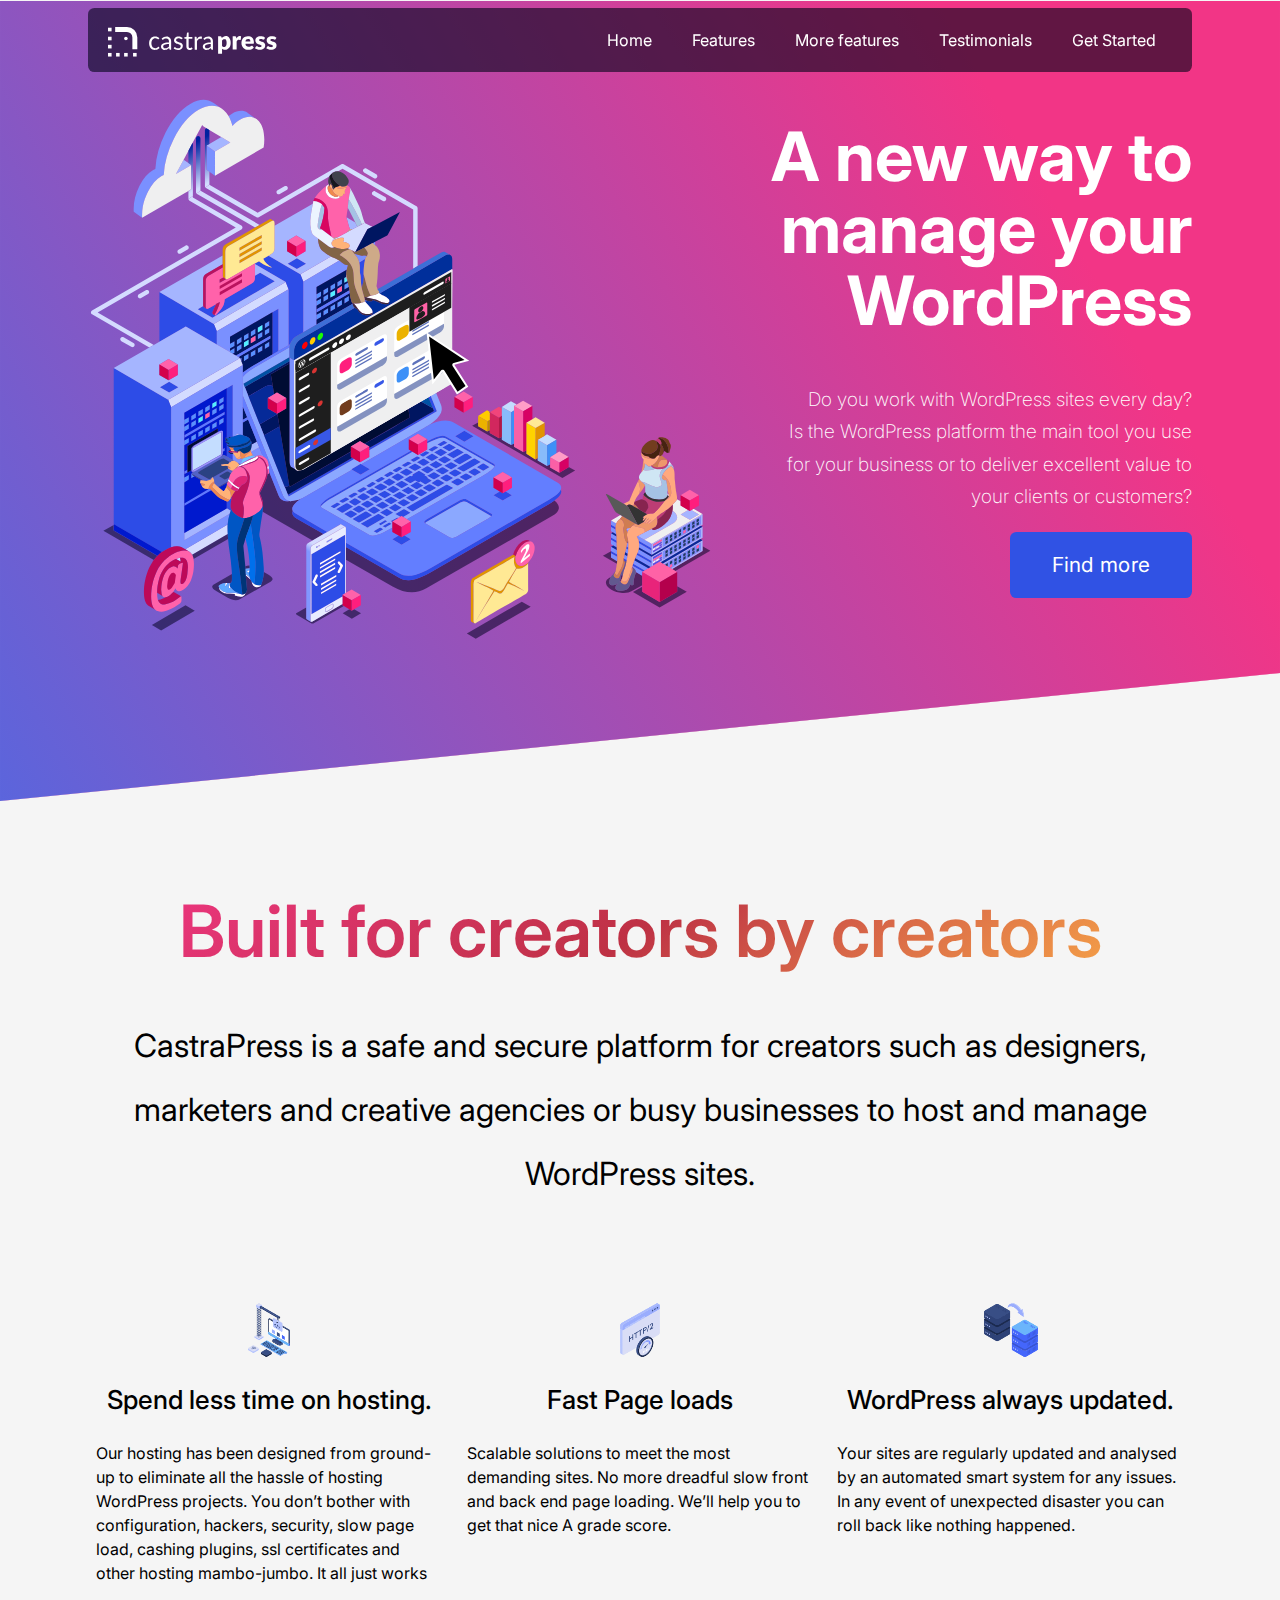
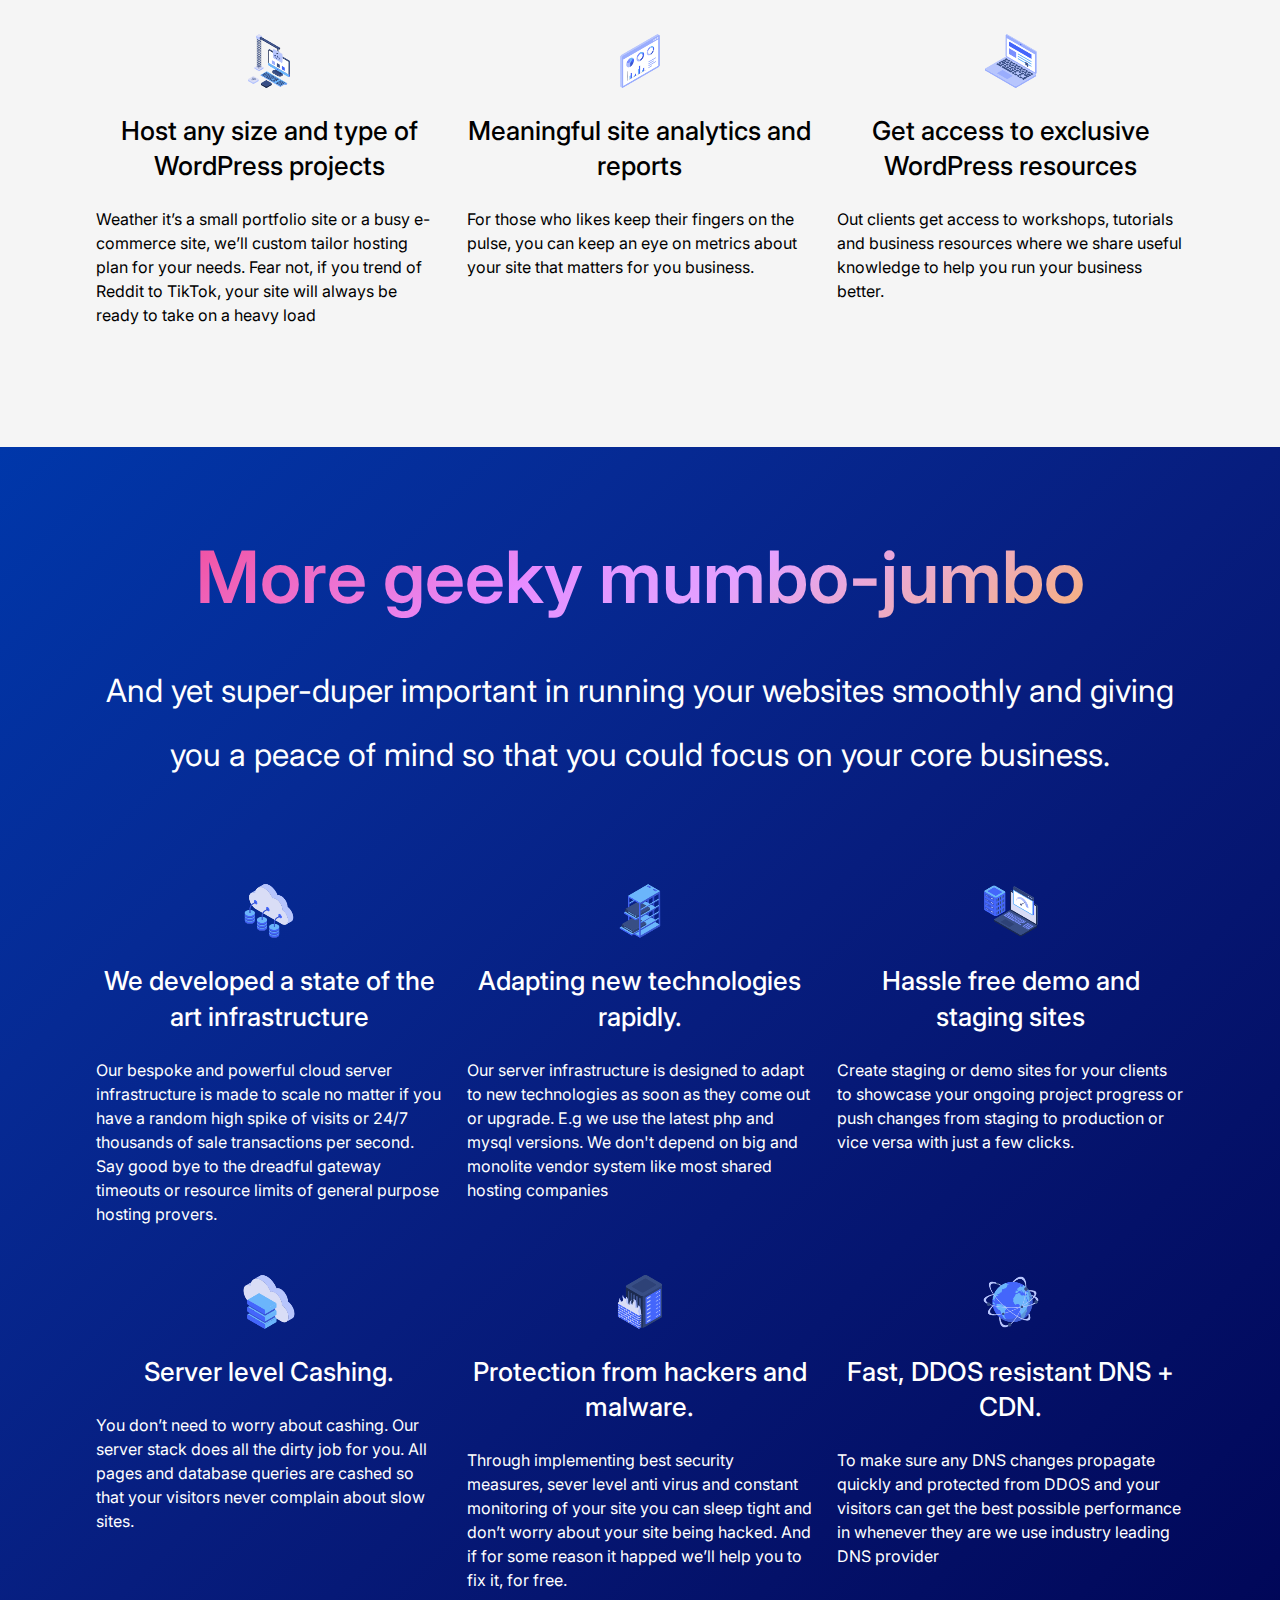
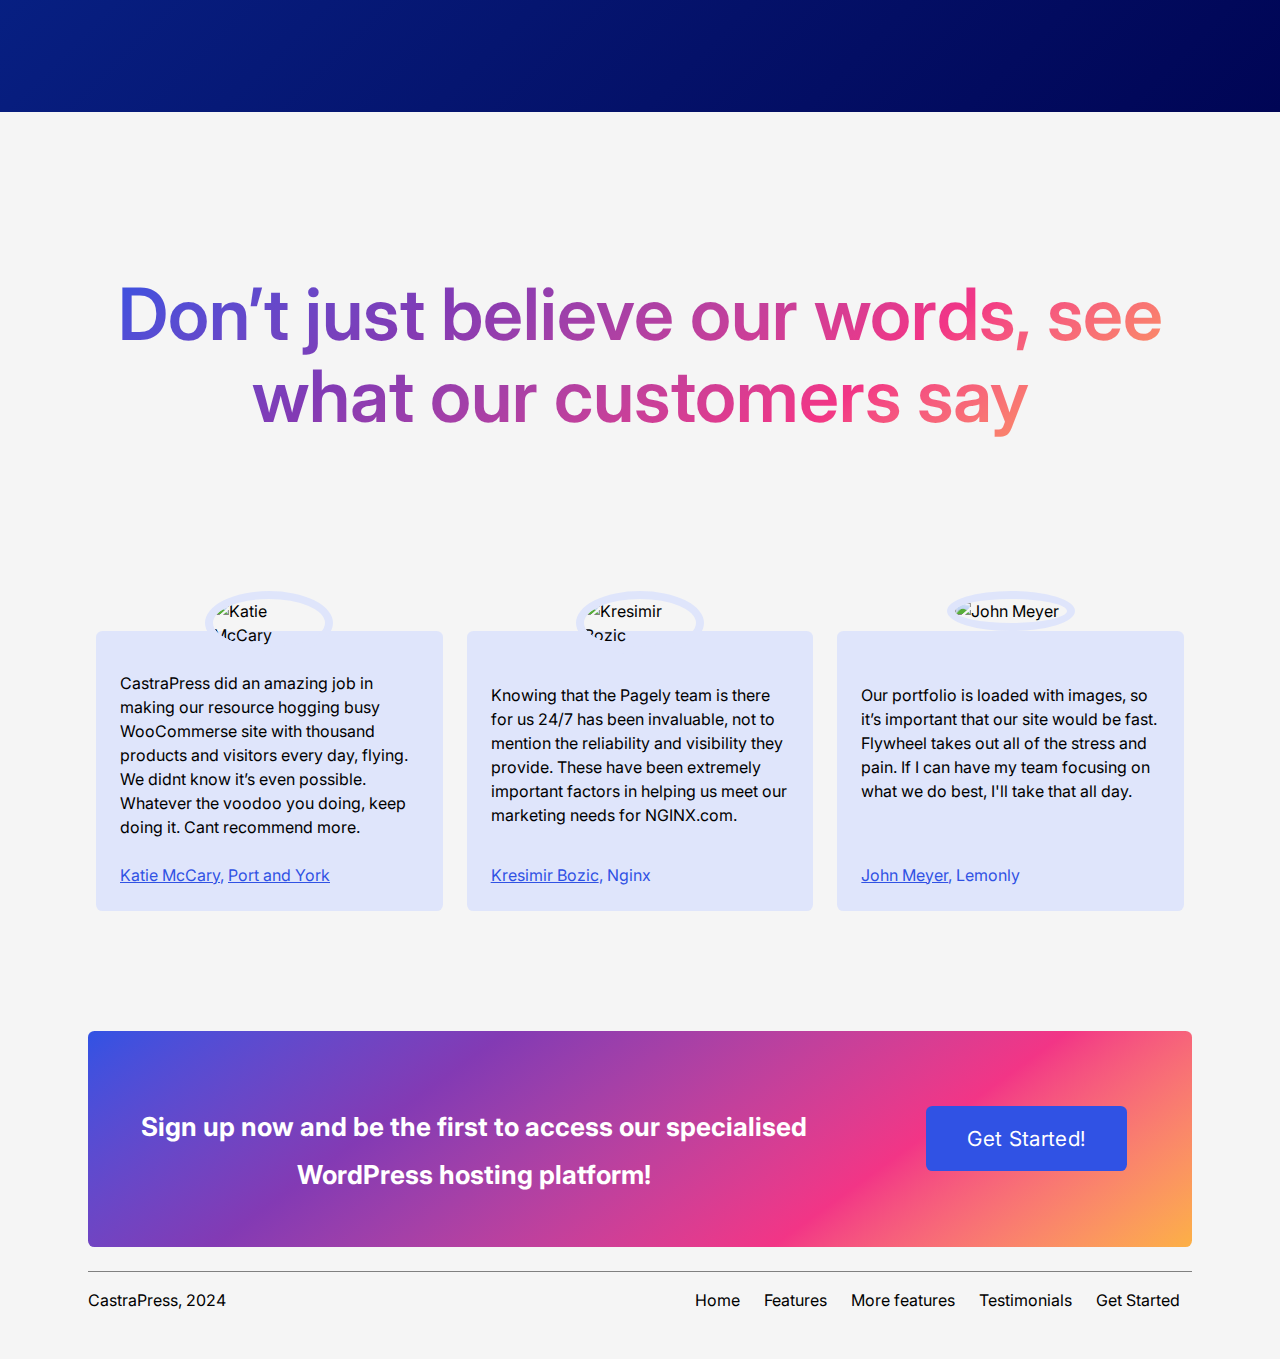
==== commit 7788f25c: "fixing favicon subfolder urls" ====
--- a/index.html
+++ b/index.html
@@ -17,8 +17,8 @@
     <meta property="og:image" content="">
     <meta property="og:image:alt" content="">
 
-    <link rel="icon" href="/favicon.png" sizes="any">
-    <link rel="icon" href="/icon.svg" type="image/svg+xml">
+    <link rel="icon" href="favicon.png" sizes="any">
+    <link rel="icon" href="icon.svg" type="image/svg+xml">
     <link rel="apple-touch-icon" href="icon.png">
 
     <!-- Adding Google fonts-->
